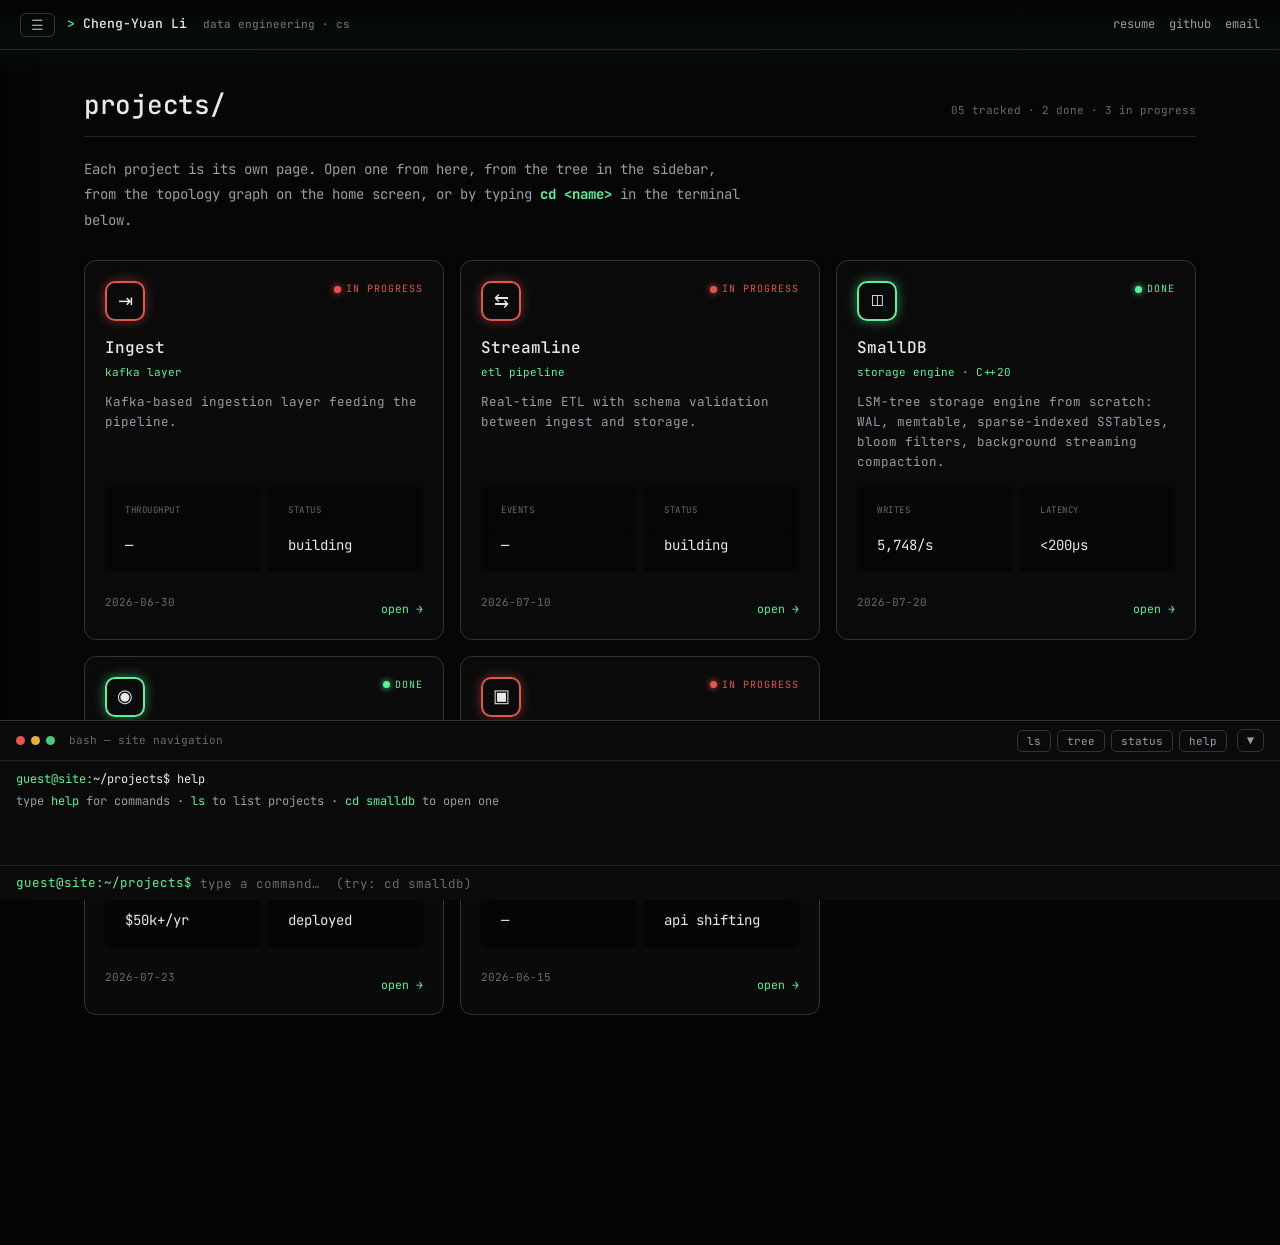
==== projects/index.html @ 3f542955 "Added orbits based on time, asteroids, starships. For graph topology added traversal algorithms" ====
<!DOCTYPE html>
<html lang="en">
<head>
<meta charset="UTF-8">
<meta name="viewport" content="width=device-width, initial-scale=1.0">
<title>projects — Cheng-Yuan Li</title>
<meta name="description" content="All projects.">
<link rel="icon" href="data:image/svg+xml,%3Csvg xmlns='http://www.w3.org/2000/svg' viewBox='0 0 32 32'%3E%3Crect width='32' height='32' rx='7' fill='%23050505'/%3E%3Ctext x='16' y='23' font-family='monospace' font-size='19' font-weight='bold' fill='%235df29a' text-anchor='middle'%3E%3E%3C/text%3E%3C/svg%3E">
<meta property="og:type" content="website">
<meta property="og:title" content="projects — Cheng-Yuan Li">
<meta property="og:description" content="All projects.">
<meta name="twitter:card" content="summary">
<meta name="twitter:title" content="projects — Cheng-Yuan Li">
<meta name="twitter:description" content="All projects.">
<meta name="theme-color" content="#050505">
<link rel="preconnect" href="https://fonts.googleapis.com">
<link rel="preconnect" href="https://fonts.gstatic.com" crossorigin>
<link href="https://fonts.googleapis.com/css2?family=JetBrains+Mono:wght@400;500;700&display=swap" rel="stylesheet">
<link rel="stylesheet" href="../assets/site.css?v=20260730">
<script>window.SITE_ROOT="../";window.SITE_PAGE="projects";</script>
</head>
<body>
<div class="scanbeam" aria-hidden="true"></div>

<main>

<div class="sec-head"><h1>projects/</h1><span class="meta" id="proj-count"></span></div>
<p class="lede" style="margin:20px 0 26px;">Each project is its own page. Open one from here, from the tree in the sidebar, from the topology graph on the home screen, or by typing <b style="color:var(--green)">cd &lt;name&gt;</b> in the terminal below.</p>
<div class="grid" id="grid"></div>

</main>

<script src="../assets/site.js?v=20260730"></script>
</body>
</html>
---- assets/site.css ----
:root{
  --bg:#050505; --bg2:#0a0a0a; --bg3:#0f0f0f;
  --green:#5df29a; --green-dim:#2d5c44; --red:#e2564d; --amber:#e8b13c; --cyan:#5dc9f2;
  --fg:#e8e8e8; --fg2:#9a9da5; --fg3:#666a72; --line:#232323; --line2:#333;
  --mono:'JetBrains Mono',ui-monospace,SFMono-Regular,monospace;
  --side:264px; --term:180px; --head:50px;
}
*{margin:0;padding:0;box-sizing:border-box;}
html{scroll-behavior:smooth;}
body{background:var(--bg);color:var(--fg);font-family:var(--mono);font-size:14px;line-height:1.6;}
::selection{background:var(--green);color:var(--bg);}
a{color:var(--green);text-decoration:none;}
a:hover{text-decoration:underline;}
button{font-family:var(--mono);cursor:pointer;}
:focus-visible{outline:2px solid var(--green);outline-offset:2px;}
body::before{content:"";position:fixed;inset:0;pointer-events:none;z-index:9999;
  background:repeating-linear-gradient(0deg,rgba(93,242,154,.018) 0,transparent 1px,transparent 3px);}
.scanbeam{position:fixed;left:0;right:0;height:80px;pointer-events:none;z-index:9998;
  background:linear-gradient(180deg,transparent,rgba(93,242,154,.04),transparent);animation:scan 9s linear infinite;}
@keyframes scan{0%{top:-90px}100%{top:100vh}}
@keyframes blink{0%,49%{opacity:1}50%,100%{opacity:0}}
@media (prefers-reduced-motion:reduce){.scanbeam{display:none}
  *,*::before,*::after{animation-duration:.01ms!important;animation-iteration-count:1!important;transition-duration:.01ms!important}}

/* header */
.head{position:fixed;top:0;left:0;right:0;height:var(--head);z-index:60;display:flex;align-items:center;
  justify-content:space-between;padding:0 20px;background:rgba(5,5,5,.9);backdrop-filter:blur(8px);border-bottom:1px solid var(--line);}
.head .brand{font-size:13px;font-weight:500;color:var(--fg);}
.head .brand b{color:var(--green);font-weight:500;}
.head .brand em{color:var(--fg3);font-style:normal;font-size:11px;margin-left:8px;}
.head .right{display:flex;gap:14px;font-size:12px;color:var(--fg2);align-items:center;}
.head .right a{color:var(--fg2);}
.head .right a:hover{color:var(--green);}
.head-l{display:flex;align-items:center;gap:12px;}
#sidetoggle{display:block;background:none;border:1px solid var(--line2);color:var(--fg2);border-radius:6px;padding:4px 10px;font-size:14px;line-height:1;}
#sidetoggle:hover{color:var(--green);border-color:var(--green-dim);}

/* sidebar file tree — overlay, closed by default on every screen size */
.side-backdrop{position:fixed;inset:0;z-index:55;background:rgba(0,0,0,.5);opacity:0;pointer-events:none;transition:opacity .2s;}
.side-backdrop.on{opacity:1;pointer-events:auto;}
.side{position:fixed;top:var(--head);bottom:0;left:0;width:var(--side);z-index:58;
  border-right:1px solid var(--line2);background:var(--bg);overflow-y:auto;padding:16px 0;
  transform:translateX(-100%);transition:transform .2s ease;box-shadow:2px 0 24px rgba(0,0,0,.5);}
.side.open{transform:none;}
.side .caption{font-size:10px;color:var(--fg3);letter-spacing:1.5px;padding:0 16px 10px;}
.tree{list-style:none;font-size:12.5px;}
.tree li{position:relative;}
.tree a,.tree .dir{display:block;padding:5px 16px 5px 0;color:var(--fg2);white-space:nowrap;text-decoration:none;}
.tree a:hover{color:var(--fg);background:var(--bg2);text-decoration:none;}
.tree a.cur{color:var(--green);background:rgba(93,242,154,.07);box-shadow:inset 2px 0 0 var(--green);}
.tree a.proj{padding-bottom:7px;}
.tree .row1{display:block;}
.tree .row2{display:block;font-size:10px;color:var(--fg3);letter-spacing:.3px;margin-top:1px;}
.tree a.proj:hover .row2{color:var(--fg2);}
.tree .dir{color:var(--fg);cursor:default;}
.tree .ind{color:var(--fg3);}
.tree .st{float:right;margin-right:14px;font-size:9px;}
.tree .st.g{color:var(--green);}
.tree .st.r{color:var(--red);}
.side .hint{font-size:10px;color:var(--fg3);padding:14px 16px 0;line-height:1.7;border-top:1px solid var(--line);margin-top:14px;}
.side .hint b{color:var(--fg2);}

/* main */
main{margin-left:auto;padding:calc(var(--head) + 34px) 34px calc(var(--term) + 50px);max-width:1180px;margin-right:auto;}
.crumb{font-size:11px;color:var(--green);letter-spacing:1px;margin-bottom:22px;}
h1{font-size:26px;font-weight:500;letter-spacing:-.3px;}
h2{font-size:19px;font-weight:500;}
.sec{margin-bottom:56px;}
.sec-head{display:flex;justify-content:space-between;align-items:baseline;margin-bottom:20px;
  border-bottom:1px solid var(--line);padding-bottom:10px;}
.sec-head .meta{font-size:11px;color:var(--fg3);}
p.lede{color:var(--fg2);line-height:1.85;max-width:660px;}

/* terminal dock */
.dock{position:fixed;left:0;right:0;bottom:0;height:var(--term);z-index:70;background:var(--bg2);
  border-top:1px solid var(--line2);display:flex;flex-direction:column;cursor:text;}
.dock.min{height:36px;cursor:pointer;}
.dock-grip{position:absolute;top:-4px;left:0;right:0;height:8px;cursor:row-resize;z-index:2;}
.dock-grip::after{content:"";position:absolute;left:0;right:0;top:3px;height:1px;background:var(--green);
  opacity:0;transition:opacity .15s;}
.dock-grip:hover::after,.dock.resizing .dock-grip::after{opacity:.55;}
.dock.min .dock-grip{display:none;}
.dock.resizing{cursor:row-resize;}
body.resizing-dock{user-select:none;cursor:row-resize;}
body.resizing-dock *{cursor:row-resize!important;}
.dock-bar{display:flex;align-items:center;justify-content:space-between;padding:8px 16px;border-bottom:1px solid var(--line);flex:0 0 auto;}
.dock-bar-l{display:flex;align-items:center;gap:14px;min-width:0;}
.dock-bar-r{display:flex;align-items:center;gap:10px;}
.dock.min .dock-body,.dock.min .dock-line{display:none;}
.dock.min .title,.dock.min .quick{display:none;}
.dock.min .dock-bar{border-bottom:none;}
.dock-status{display:none;font-size:11.5px;color:var(--fg2);align-items:center;gap:10px;}
.dock.min .dock-status{display:inline-flex;}
.dock-status .live2{color:var(--green);}
.dock-status #dock-path{color:var(--green);}
.lights{display:flex;gap:6px;}
.lights i{width:9px;height:9px;border-radius:50%;display:block;}
.lights i:nth-child(1){background:var(--red)}.lights i:nth-child(2){background:var(--amber)}.lights i:nth-child(3){background:#4ec97f}
.dock-bar .title{font-size:11px;color:var(--fg3);}
.quick{display:flex;gap:6px;flex-wrap:wrap;}
.quick button{background:none;color:var(--fg2);border:1px solid var(--line2);border-radius:5px;padding:3px 9px;font-size:11px;}
.quick button:hover{color:var(--green);border-color:var(--green-dim);}
.dock-body{flex:1;overflow-y:auto;padding:8px 16px;font-size:12px;line-height:1.8;color:var(--fg2);}
.dock-body .in{color:var(--fg);}
.dock-body .in::before{content:"guest@site:";color:var(--green);}
.dock-body .ok{color:var(--green);} .dock-body .err{color:var(--red);} .dock-body .dim{color:var(--fg3);}
#dock-min{padding:3px 9px;}
.dock-line{display:flex;align-items:center;padding:7px 16px;border-top:1px solid var(--line);flex:0 0 auto;}
.dock-line .ps1{color:var(--green);font-size:12.5px;margin-right:8px;white-space:nowrap;}
#term-in{background:none;border:none;outline:none;color:var(--fg);font-family:var(--mono);font-size:12.5px;flex:1;}
#term-in::placeholder{color:var(--fg3);}

/* cards */
.grid{display:grid;grid-template-columns:repeat(auto-fill,minmax(270px,1fr));gap:16px;}
.card{background:var(--bg2);border:1px solid var(--line2);border-radius:12px;padding:20px;display:flex;flex-direction:column;
  transition:border-color .15s,transform .15s;text-decoration:none;color:inherit;}
.card:hover{border-color:var(--green-dim);transform:translateY(-3px);text-decoration:none;}
.card-top{display:flex;justify-content:space-between;align-items:flex-start;margin-bottom:14px;}
.ico{width:40px;height:40px;border-radius:10px;border:2px solid var(--green);display:flex;align-items:center;justify-content:center;
  box-shadow:0 0 12px rgba(93,242,154,.5);font-size:18px;}
.ico.wip{border-color:var(--red);box-shadow:0 0 12px rgba(226,86,77,.45);}
.ico.lg{width:46px;height:46px;font-size:20px;}
.status{font-size:10px;letter-spacing:1px;display:flex;align-items:center;gap:5px;}
.status.done{color:var(--green)} .status.wip{color:var(--red)}
.dot{width:7px;height:7px;border-radius:50%;display:inline-block;}
.dot.g{background:var(--green);box-shadow:0 0 6px var(--green)}
.dot.r{background:var(--red);box-shadow:0 0 6px var(--red)}
.card h3{font-size:16px;font-weight:500;margin-bottom:3px;}
.card .cat{font-size:11px;color:var(--green);margin-bottom:11px;}
.card p{font-size:12.5px;color:var(--fg2);line-height:1.6;margin-bottom:15px;flex:1;}
.mini{display:grid;grid-template-columns:1fr 1fr;gap:8px;}
.mini div{background:var(--bg);border-radius:6px;padding:8px 10px;}
.mini .k{font-size:9px;color:var(--fg3);letter-spacing:.5px;}
.mini .v{font-size:14px;color:var(--fg);}
.card .go{margin-top:14px;font-size:11.5px;color:var(--green);}

/* misc */
.tags{display:flex;flex-wrap:wrap;gap:8px;}
.tags span{font-size:12px;color:var(--fg);border:1px solid var(--line2);padding:5px 10px;border-radius:6px;}
.btn{border-radius:6px;padding:9px 14px;font-size:11.5px;border:1px solid var(--line2);background:none;color:var(--fg2);}
.btn:hover{border-color:var(--green-dim);color:var(--fg);}
.btn.primary{background:var(--green);color:var(--bg);border:none;font-weight:500;}
.btn.primary:hover{background:#7bf5ac;}
.side-label{font-size:10px;color:var(--green);letter-spacing:1.5px;margin-bottom:12px;}
.two{display:grid;grid-template-columns:1.3fr 1fr;gap:44px;}
.stat4{display:grid;grid-template-columns:1fr 1fr;gap:9px;margin-bottom:16px;}
.stat4 div{background:var(--bg2);border:1px solid var(--line);border-radius:8px;padding:11px 13px;}
.stat4 .k{font-size:9px;color:var(--fg3);letter-spacing:.5px;}
.stat4 .v{font-size:17px;color:var(--fg);}
.tabs{display:flex;gap:20px;margin:24px 0 22px;border-bottom:1px solid var(--line);}
.tabs button{background:none;border:none;color:var(--fg3);font-size:12.5px;padding:0 0 9px;border-bottom:2px solid transparent;}
.tabs button.active{color:var(--green);border-bottom-color:var(--green);}
.pane{display:none;} .pane.on{display:block;}
.archbox{background:var(--bg2);border:1px solid var(--line);border-radius:12px;padding:18px;overflow-x:auto;}
.arch-toggle{display:flex;gap:8px;margin-bottom:18px;}
.arch-toggle button{border:1px solid var(--line2);background:none;color:var(--fg2);border-radius:20px;padding:7px 18px;font-size:12px;}
.arch-toggle button.active{background:var(--green);color:var(--bg);border-color:var(--green);font-weight:500;}
.note{font-size:12px;color:var(--fg2);margin-top:14px;line-height:1.7;max-width:730px;}
pre.code{background:var(--bg2);border:1px solid var(--line);border-radius:10px;padding:18px;font-size:12px;line-height:1.75;overflow-x:auto;}
.code .cm{color:#5a5f68}.code .kw{color:#c792ea}.code .ty{color:var(--cyan)}.code .st{color:var(--green)}.code .fn{color:var(--amber)}
.logpanel{margin-top:26px;background:var(--bg2);border:1px solid var(--line);border-radius:10px;padding:14px 16px;}
.logtop{display:flex;justify-content:space-between;align-items:center;margin-bottom:10px;}
.live{font-size:10px;color:var(--green);}
.live::before{content:"● ";animation:blink 1.6s step-end infinite;}
#loglines{font-size:11.5px;color:#7a7d85;line-height:1.9;height:150px;overflow:hidden;display:flex;flex-direction:column;justify-content:flex-end;}
#loglines .hl{color:var(--fg)} #loglines .cy{color:var(--cyan)}
.tier{display:flex;flex-direction:column;gap:3px;max-width:420px;}
.tier div{border-radius:4px;display:flex;align-items:center;justify-content:space-between;padding:0 10px;font-size:10px;}
.wip-banner{background:rgba(226,86,77,.08);border:1px solid rgba(226,86,77,.4);border-radius:10px;padding:14px 16px;
  color:#f0a49e;font-size:12.5px;line-height:1.7;margin-bottom:26px;}

@media (max-width:900px){
  .side{width:min(84vw,264px);}
  main{padding:calc(var(--head) + 26px) 20px calc(var(--term) + 40px);}
  .two{grid-template-columns:1fr;}
}

/* hero */
.hero{position:relative;margin-bottom:60px;}
.hero .ghost{position:absolute;right:0;top:-10px;font-size:min(18vw,190px);font-weight:700;
  color:rgba(93,242,154,.04);line-height:1;pointer-events:none;user-select:none;}
.hero .prompt{font-size:11px;color:var(--green);letter-spacing:2px;margin-bottom:18px;}
.hero .prompt::before{content:"$ ";}
.hero-title{font-size:clamp(38px,6vw,60px);font-weight:700;line-height:1.02;letter-spacing:-1px;transform:skewX(-2deg);}
.hero-title .accent{color:var(--green);}
.cursor{color:var(--green);animation:blink 1s step-end infinite;}
.hero p{color:var(--fg2);font-size:14px;max-width:440px;margin-top:20px;line-height:1.8;}
.chips{display:flex;gap:14px;margin-top:34px;flex-wrap:wrap;}
.chip{background:var(--bg2);border:1px solid var(--line2);border-radius:8px;padding:13px 18px;transition:transform .2s;}
.chip.hot{border-color:var(--green);}
.chip:nth-child(1){transform:rotate(-1.5deg)} .chip:nth-child(2){transform:rotate(1deg)} .chip:nth-child(3){transform:rotate(-.5deg)}
.chip:hover{transform:rotate(0) translateY(-4px);}
.chip .k{font-size:10px;color:var(--fg3);letter-spacing:1px;}
.chip.hot .k{color:var(--green);}
.chip .v{font-size:21px;font-weight:500;}

/* topology */
.frame{position:relative;background:var(--bg2);border:1px solid var(--line);border-radius:16px;height:460px;overflow:hidden;}
.frame .topbar{position:absolute;top:14px;left:18px;right:18px;display:flex;justify-content:space-between;z-index:5;font-size:11px;}
.frame .topbar .cmd{color:var(--green);letter-spacing:2px;}
.legend{color:var(--fg2);font-size:10px;display:flex;gap:14px;align-items:center;}
.legend span{display:flex;align-items:center;gap:5px;}
#scene{position:absolute;inset:0;}
.tnode{position:absolute;width:0;height:0;text-align:center;}
.tnode.hit{cursor:pointer;}
.tnode .ring{position:absolute;left:0;top:0;transform:translate(-50%,-50%);
  border-radius:50%;background:var(--bg2);display:flex;align-items:center;justify-content:center;
  transition:border-width .1s,background .2s;}
.tnode .lbl{position:absolute;left:0;transform:translateX(-50%);white-space:nowrap;color:var(--fg);transition:color .2s;}
.tedge{position:absolute;transform-origin:0 0;}
.tedge.chain{height:2px;background:repeating-linear-gradient(90deg,var(--green) 0 6px,transparent 6px 14px);animation:flowMove .7s linear infinite;}
.tedge.hub{height:1px;background:#3a3a3a;}
#scene:not(.directed) .tedge{animation:none!important;}
.tedge.walked{background:var(--cyan)!important;height:2px;box-shadow:0 0 6px rgba(93,201,242,.5);}
@keyframes flowMove{to{background-position:28px 0}}
.arrowcap{position:absolute;right:-1px;top:50%;transform:translateY(-50%) scale(0);width:0;height:0;
  border-left:7px solid var(--green);border-top:5px solid transparent;border-bottom:5px solid transparent;
  transition:transform .15s;transform-origin:right center;}
#scene.directed .tedge.walked .arrowcap{transform:translateY(-50%) scale(1);}
.edge-w{position:absolute;font-size:9px;color:var(--fg3);background:var(--bg2);padding:0 3px;border-radius:3px;
  transform:translate(-50%,-50%);pointer-events:none;z-index:4;opacity:0;transition:opacity .2s;}
#scene.directed .edge-w{opacity:1;}
#topo-preview{position:absolute;top:50%;right:16px;left:auto;bottom:auto;transform:translateY(-50%);width:min(320px,34%);
  background:var(--bg);border:1px solid var(--line2);border-radius:10px;padding:14px 16px;opacity:0;transition:opacity .15s;
  pointer-events:none;z-index:6;}
#topo-preview .t{font-size:14px;font-weight:500;}
#topo-preview .d{color:var(--fg2);font-size:12px;margin-top:5px;}
#topo-preview .st2{display:flex;gap:22px;margin-top:10px;}
#topo-preview .st2 span{font-size:13px;color:var(--fg);}
#topo-preview .st2 span:first-child{color:var(--green);font-weight:500;}
#topo-preview .st2 i{display:block;font-style:normal;font-size:9px;color:var(--fg3);letter-spacing:.5px;margin-bottom:2px;}
#topo-preview .tg{display:flex;flex-wrap:wrap;gap:6px;margin-top:10px;}
#topo-preview .tg span{font-size:10px;color:var(--fg2);border:1px solid var(--line2);border-radius:5px;padding:2px 7px;}
#topo-preview .s{color:var(--green);font-size:11px;margin-top:10px;}
#topo-preview .s.wip{color:var(--red);}
.hint{color:var(--fg3);font-size:11px;margin-top:14px;}
@media (max-width:900px){.frame{height:400px}.hero .ghost{display:none}}

/* disabled source links (no public repo yet) */
.btn.disabled,a.btn.disabled{opacity:.45;cursor:not-allowed;background:var(--bg2);color:var(--fg3);
  border:1px solid var(--line2);pointer-events:none;font-weight:400;}

/* ============================================================
   TITLE CARD  (/  index.html) — no persistent chrome
   ============================================================ */
.title-wrap{min-height:100vh;display:flex;align-items:center;justify-content:center;padding:40px 24px;position:relative;}
.title-ghost{position:absolute;right:4vw;top:50%;transform:translateY(-50%);font-size:min(40vw,440px);font-weight:700;
  color:rgba(93,242,154,.035);line-height:1;pointer-events:none;user-select:none;z-index:0;}
.title-grid{position:relative;z-index:1;display:grid;grid-template-columns:1.1fr .9fr;gap:56px;align-items:center;
  max-width:1080px;width:100%;}
.title-left .prompt{font-size:11px;color:var(--green);letter-spacing:2px;margin-bottom:20px;}
.title-left .prompt::before{content:"$ ";}
.title-title{font-size:clamp(44px,7vw,84px);font-weight:700;line-height:.98;letter-spacing:-2px;transform:skewX(-3deg);}
.title-title .accent{color:var(--green);}
.title-left p.tag{color:var(--fg2);font-size:14px;max-width:440px;margin-top:24px;line-height:1.8;}
.title-cta{display:flex;gap:14px;margin-top:34px;flex-wrap:wrap;}
.title-cta .btn{padding:12px 22px;font-size:13px;border-radius:8px;}
.title-cta .btn.primary{box-shadow:0 0 22px rgba(93,242,154,.28);}
.title-chips{display:flex;gap:14px;margin-top:30px;flex-wrap:wrap;}
.title-chips .chip{padding:11px 16px;}
.title-chips .chip .v{font-size:18px;}

.ascii-panel{position:relative;background:var(--bg2);border:1px solid var(--line2);border-radius:14px;
  padding:22px 22px 16px;box-shadow:0 0 40px rgba(0,0,0,.5);}
.ascii-panel .ascii-top{display:flex;align-items:center;gap:8px;margin-bottom:14px;}
.ascii-panel .ascii-top .title{font-size:10px;color:var(--fg3);letter-spacing:1px;margin-left:6px;}
pre.ascii{font-family:var(--mono);color:var(--green);line-height:1.02;font-size:clamp(6px,1.05vw,10px);
  white-space:pre;overflow:hidden;margin:0 auto;letter-spacing:0;
  text-shadow:0 0 6px rgba(93,242,154,.35);opacity:.92;}
.ascii-cap{font-size:11px;color:var(--fg3);margin-top:12px;}
.ascii-cap::before{content:"";}
@media (max-width:820px){
  .title-grid{grid-template-columns:1fr;gap:36px;}
  .ascii-panel{order:-1;max-width:420px;}
  .title-ghost{display:none;}
}

/* ============================================================
   TOPOLOGY HUD  (/system)
   ============================================================ */
/* /system is a full-viewport, non-scrollable screen */
body:has(.frame-bleed){overflow:hidden;}
main:has(.frame-bleed){max-width:1600px;height:calc(100vh - var(--head) - var(--term));
  display:flex;flex-direction:column;padding-bottom:0;box-sizing:border-box;
  padding-top:calc(var(--head) + 16px);}
.sys-head{display:flex;justify-content:space-between;align-items:baseline;margin-bottom:8px;flex-wrap:wrap;gap:8px;flex-shrink:0;}
.sys-head h1{font-size:20px;}
.sys-head .meta{font-size:11px;color:var(--fg3);}

/* full-bleed graph frame: flexes to fill all remaining space */
.frame-bleed{flex:1;min-height:0;}

/* topbar: command on the left, mode toggle + legend + status on the right */
.topbar-r{display:flex;align-items:center;gap:16px;flex-wrap:wrap;justify-content:flex-end;}
.mode-toggle{display:inline-flex;border:1px solid var(--line2);border-radius:7px;overflow:hidden;}
.mode-toggle button{background:none;border:none;color:var(--fg3);font-size:11px;padding:4px 12px;font-family:var(--mono);}
.mode-toggle button:not(:last-child){border-right:1px solid var(--line2);}
.mode-toggle button:hover{color:var(--fg2);}
.mode-toggle button.active{background:rgba(93,242,154,.12);color:var(--green);}
.sys-status{font-size:10.5px;color:var(--fg2);letter-spacing:.3px;}

/* atmosphere layers inside the frame */
.floor{position:absolute;inset:0;pointer-events:none;z-index:0;
  background:radial-gradient(120% 80% at 50% 96%, rgba(93,242,154,.09), rgba(93,242,154,.02) 42%, transparent 68%);}
.vignette{position:absolute;inset:0;pointer-events:none;z-index:3;
  background:radial-gradient(115% 115% at 50% 46%, transparent 52%, rgba(5,5,5,.55) 82%, rgba(5,5,5,.9) 100%);}
.particles{position:absolute;inset:0;pointer-events:none;z-index:1;overflow:hidden;}
.particles i{position:absolute;border-radius:50%;background:var(--green);
  box-shadow:0 0 4px rgba(93,242,154,.6);animation:drift 20s ease-in-out infinite;}
@keyframes drift{
  0%{transform:translate(0,0)}25%{transform:translate(10px,-14px)}
  50%{transform:translate(-8px,-6px)}75%{transform:translate(6px,10px)}100%{transform:translate(0,0)}}
#scene{position:absolute;inset:0;z-index:2;}

/* orbit-mode rings — recency bands, neutral color (status lives on the node) */
.orbit-ring{position:absolute;border:1px dashed rgba(154,157,165,.22);border-radius:50%;pointer-events:none;z-index:1;
  transition:opacity .3s;}
.orbit-lbl{position:absolute;font-size:9px;color:var(--fg3);letter-spacing:1px;text-transform:uppercase;
  pointer-events:none;z-index:1;transform:translate(4px,-50%);white-space:nowrap;}
.tnode.core .ring{background:var(--bg);}

/* orbit ambience canvas — stars / asteroid belt / starship, behind the nodes
   (visibility toggled from JS alongside the other mode-scoped layers) */
#orbit-fx{position:absolute;inset:0;z-index:1;display:none;}

/* graph-mode algorithm controls */
.algo-bar{display:inline-flex;border:1px solid var(--line2);border-radius:7px;overflow:hidden;}
.algo-bar button{background:none;border:none;color:var(--fg3);font-size:11px;padding:4px 12px;font-family:var(--mono);}
.algo-bar button:not(:last-child){border-right:1px solid var(--line2);}
.algo-bar button:hover{color:var(--fg2);}
.algo-bar button.active{background:rgba(232,177,60,.14);color:var(--amber);}
.algo-readout{font-size:10.5px;color:var(--amber);letter-spacing:.3px;}

/* visited-set HUD — the only persistent text in the frame, and only while a run is live */
#algo-set{position:absolute;left:18px;bottom:16px;z-index:6;font-size:11.5px;line-height:2;
  color:var(--fg2);background:rgba(10,10,10,.55);border:1px solid var(--line2);border-radius:8px;
  padding:10px 14px;opacity:0;transform:translateY(6px);pointer-events:none;transition:opacity .2s,transform .2s;
  max-width:min(420px,55%);}
#algo-set.on{opacity:1;transform:translateY(0);}
#algo-set .row{white-space:normal;word-break:break-word;}
#algo-set .k{color:var(--fg3);display:inline-block;width:64px;}
#algo-set .item{display:inline-block;opacity:0;transform:translateY(4px);transition:opacity .2s,transform .2s;}
#algo-set .item.in{opacity:1;transform:translateY(0);}
#algo-set .item.done{color:var(--green);}
#algo-set .item.wip{color:var(--red);}

@media (max-width:900px){
  .frame-bleed{min-height:0;}
  .topbar-r{gap:10px;}
  .sys-head .meta{display:none;}
}

/* card footer (projects grid) */
.card-foot{display:flex;justify-content:space-between;align-items:center;margin-top:14px;font-size:11px;color:var(--fg3);}
.card-foot .go{color:var(--green);}

/* ============================================================
   PROJECT PAGE — roadmap line, timeline strip, empty states
   ============================================================ */
.roadmap{display:flex;gap:10px;align-items:flex-start;background:var(--bg2);border:1px solid var(--line);
  border-left:2px solid var(--green);border-radius:8px;padding:11px 15px;margin:16px 0 18px;font-size:12.5px;color:var(--fg2);line-height:1.6;}
.roadmap.wip{border-left-color:var(--red);}
.roadmap b{color:var(--green);font-weight:500;}
.roadmap.wip b{color:var(--red);}
.timeline-strip{display:flex;align-items:center;gap:10px;font-size:11px;color:var(--fg3);margin-bottom:24px;flex-wrap:wrap;}
.timeline-strip .node{color:var(--fg);}
.timeline-strip .bar{flex:1;height:2px;min-width:40px;max-width:220px;
  background:linear-gradient(90deg,var(--green-dim),var(--green));border-radius:2px;}
.timeline-strip .bar.wip{background:linear-gradient(90deg,var(--green-dim),var(--red));}
.emptybox{background:var(--bg2);border:1px dashed var(--line2);border-radius:12px;padding:48px 18px;text-align:center;
  color:var(--fg3);font-size:12.5px;}
.emptybox .big{font-size:34px;color:var(--line2);margin-bottom:12px;}
.emptybox b{color:var(--fg2);font-weight:500;}

/* ============================================================
   ABOUT PAGE additions
   ============================================================ */
.portrait{width:100%;max-width:210px;border:1px solid var(--line2);border-radius:10px;display:block;filter:grayscale(.15);}
.portrait-cap{font-size:10px;color:var(--fg3);margin-top:8px;}
.about-timeline{list-style:none;margin:8px 0 28px;}
.about-timeline li{position:relative;padding:0 0 18px 22px;border-left:1px solid var(--line2);}
.about-timeline li:last-child{border-left-color:transparent;padding-bottom:0;}
.about-timeline li::before{content:"";position:absolute;left:-5px;top:3px;width:9px;height:9px;border-radius:50%;
  background:var(--bg);border:2px solid var(--green);}
.about-timeline .yr{font-size:11px;color:var(--green);letter-spacing:.5px;}
.about-timeline .ev{font-size:13px;color:var(--fg);margin-top:2px;}
.about-timeline .de{font-size:12px;color:var(--fg2);margin-top:3px;line-height:1.6;}
.stack-group{margin-bottom:16px;}
.stack-group .gk{font-size:10px;color:var(--fg3);letter-spacing:1px;margin-bottom:8px;}
.numbers{display:grid;grid-template-columns:repeat(auto-fit,minmax(120px,1fr));gap:10px;margin:6px 0 8px;}
.numbers div{background:var(--bg2);border:1px solid var(--line);border-radius:9px;padding:13px 14px;}
.numbers .n{font-size:22px;color:var(--green);font-weight:500;}
.numbers .l{font-size:10px;color:var(--fg3);letter-spacing:.4px;margin-top:3px;}

/* contact live line */
.livestat{display:inline-flex;align-items:center;gap:8px;font-size:12px;color:var(--fg2);
  border:1px solid var(--line2);border-radius:20px;padding:7px 15px;margin-bottom:26px;}
.livestat .dot{width:7px;height:7px;border-radius:50%;background:var(--green);box-shadow:0 0 6px var(--green);}
.livestat b{color:var(--fg);font-weight:500;}
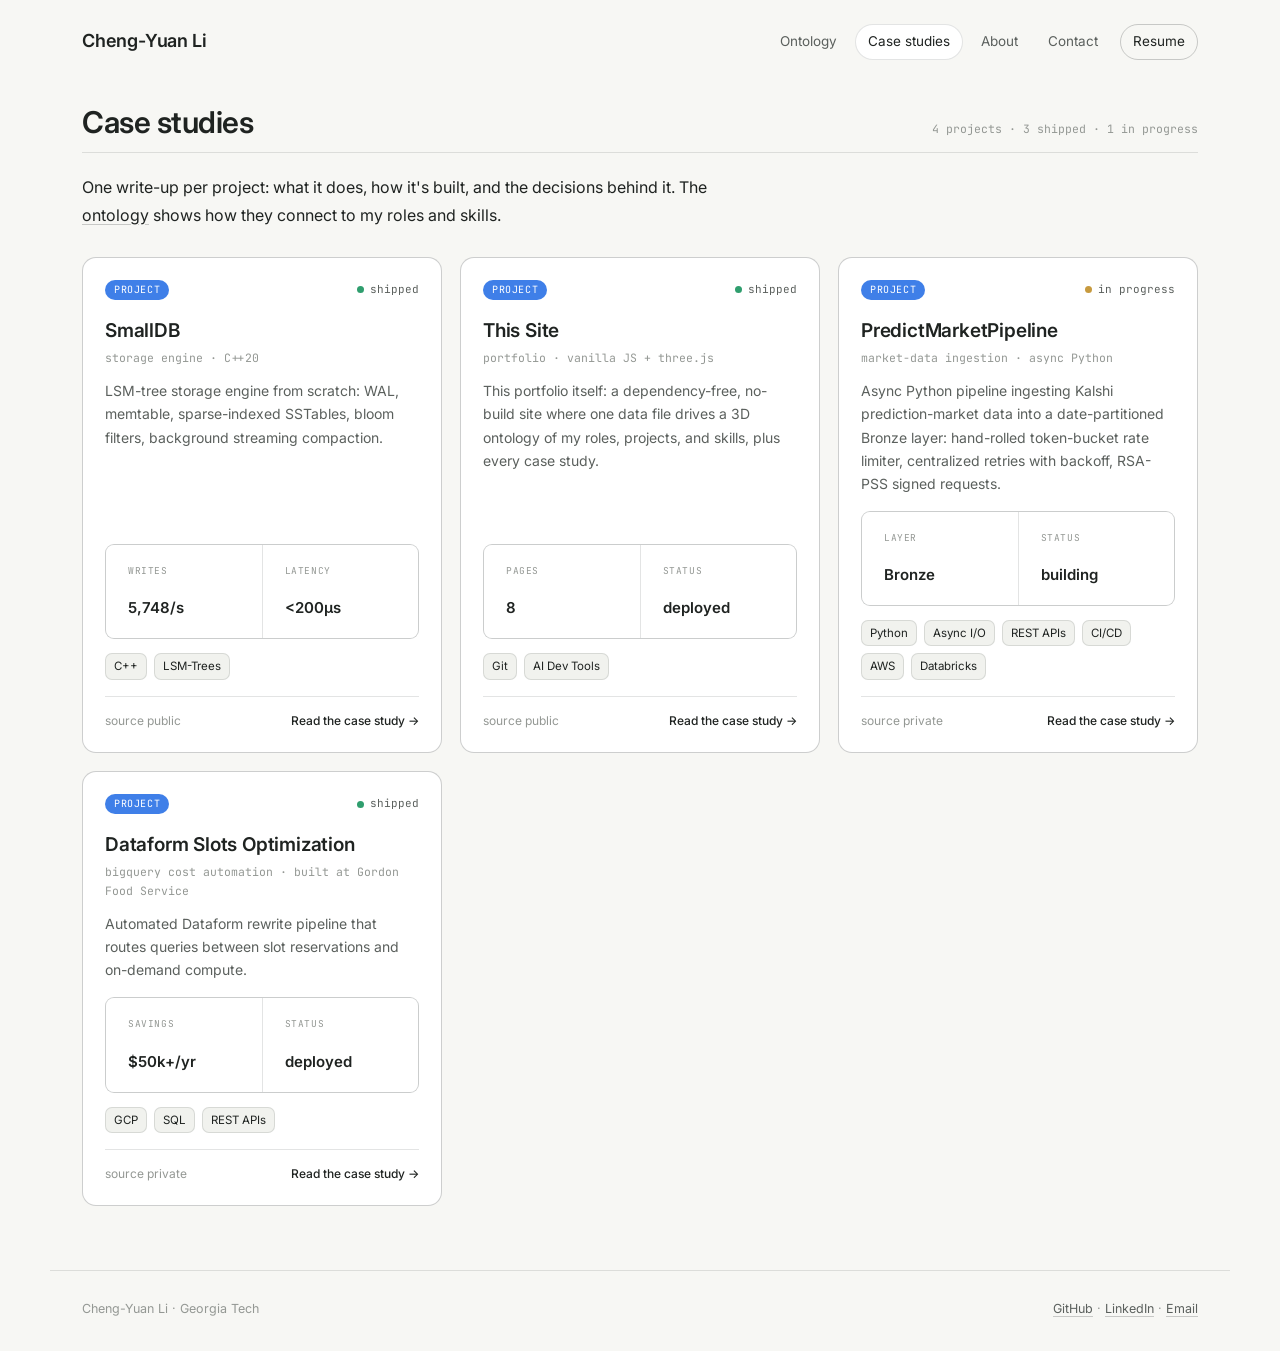
==== commit c758ad12: "Redesign the site around a 3D ontology of roles, projects, and skills The home page is now an ontolo" ====
--- a/projects/index.html
+++ b/projects/index.html
@@ -5,31 +5,30 @@
 <meta name="viewport" content="width=device-width, initial-scale=1.0">
 <title>projects — Cheng-Yuan Li</title>
 <meta name="description" content="All projects.">
-<link rel="icon" href="data:image/svg+xml,%3Csvg xmlns='http://www.w3.org/2000/svg' viewBox='0 0 32 32'%3E%3Crect width='32' height='32' rx='7' fill='%23050505'/%3E%3Ctext x='16' y='23' font-family='monospace' font-size='19' font-weight='bold' fill='%235df29a' text-anchor='middle'%3E%3E%3C/text%3E%3C/svg%3E">
+<link rel="icon" href="data:image/svg+xml,%3Csvg xmlns='http://www.w3.org/2000/svg' viewBox='0 0 32 32'%3E%3Crect width='32' height='32' rx='8' fill='%231f2321'/%3E%3Cellipse cx='16' cy='18' rx='9' ry='4.5' fill='%23a5ebc8'/%3E%3Crect x='12' y='8' width='8' height='9' rx='1.5' fill='%23ffffff'/%3E%3C/svg%3E">
 <meta property="og:type" content="website">
 <meta property="og:title" content="projects — Cheng-Yuan Li">
 <meta property="og:description" content="All projects.">
 <meta name="twitter:card" content="summary">
 <meta name="twitter:title" content="projects — Cheng-Yuan Li">
 <meta name="twitter:description" content="All projects.">
-<meta name="theme-color" content="#050505">
+<meta name="theme-color" content="#f7f7f4">
 <link rel="preconnect" href="https://fonts.googleapis.com">
 <link rel="preconnect" href="https://fonts.gstatic.com" crossorigin>
-<link href="https://fonts.googleapis.com/css2?family=JetBrains+Mono:wght@400;500;700&display=swap" rel="stylesheet">
-<link rel="stylesheet" href="../assets/site.css?v=20260730">
+<link href="https://fonts.googleapis.com/css2?family=Inter:wght@400;500;600&family=JetBrains+Mono:wght@400;500&display=swap" rel="stylesheet">
+<link rel="stylesheet" href="../assets/site.css?v=20261002-2">
 <script>window.SITE_ROOT="../";window.SITE_PAGE="projects";</script>
 </head>
 <body>
-<div class="scanbeam" aria-hidden="true"></div>
 
 <main>
 
-<div class="sec-head"><h1>projects/</h1><span class="meta" id="proj-count"></span></div>
-<p class="lede" style="margin:20px 0 26px;">Each project is its own page. Open one from here, from the tree in the sidebar, from the topology graph on the home screen, or by typing <b style="color:var(--green)">cd &lt;name&gt;</b> in the terminal below.</p>
+<div class="sec-head"><h1>Case studies</h1><span class="meta" id="proj-count"></span></div>
+<p class="lede" style="margin:20px 0 28px;">One write-up per project: what it does, how it's built, and the decisions behind it. The <a href="../index.html">ontology</a> shows how they connect to my roles and skills.</p>
 <div class="grid" id="grid"></div>
 
 </main>
 
-<script src="../assets/site.js?v=20260730"></script>
+<script src="../assets/site.js?v=20261002-2"></script>
 </body>
 </html>
--- a/assets/site.css
+++ b/assets/site.css
@@ -1,399 +1,178 @@
+/* ============================================================
+   site.css — the light "ontology" look, shared by every page.
+   The home page (index.html) carries its own styles for the 3D
+   scene; everything else is styled here.
+
+   Variable names predate the re-theme (--green, --fg2, …) because
+   project pages use them in inline styles; their values are now
+   the light palette.
+   ============================================================ */
 :root{
-  --bg:#050505; --bg2:#0a0a0a; --bg3:#0f0f0f;
-  --green:#5df29a; --green-dim:#2d5c44; --red:#e2564d; --amber:#e8b13c; --cyan:#5dc9f2;
-  --fg:#e8e8e8; --fg2:#9a9da5; --fg3:#666a72; --line:#232323; --line2:#333;
+  --bg:#f7f7f4; --bg2:#ffffff; --bg3:#f1f2ee;
+  --fg:#1f2321; --fg2:#5b605d; --fg3:#949894;
+  --line:rgba(31,35,33,.12); --line2:rgba(31,35,33,.22);
+  --green:#2f9e6e; --green-dim:#9fe6c3; --mint:#a5ebc8; --mint2:#d9f6e7; --mint-ink:#1d5a3f;
+  --red:#c79a3e; --amber:#c79a3e; --cyan:#3f7fe8;
+  --project:#3f7fe8; --role:#7b61e8; --role2:#ece7fd;
+  --sans:'Inter',system-ui,sans-serif;
   --mono:'JetBrains Mono',ui-monospace,SFMono-Regular,monospace;
-  --side:264px; --term:180px; --head:50px;
 }
 *{margin:0;padding:0;box-sizing:border-box;}
 html{scroll-behavior:smooth;}
-body{background:var(--bg);color:var(--fg);font-family:var(--mono);font-size:14px;line-height:1.6;}
-::selection{background:var(--green);color:var(--bg);}
-a{color:var(--green);text-decoration:none;}
-a:hover{text-decoration:underline;}
-button{font-family:var(--mono);cursor:pointer;}
+body{background:var(--bg);color:var(--fg);font-family:var(--sans);font-size:15px;line-height:1.6;min-height:100vh;display:flex;flex-direction:column;}
+::selection{background:var(--mint);color:var(--fg);}
+a{color:var(--fg);text-decoration:underline;text-decoration-color:var(--line2);text-underline-offset:3px;}
+a:hover{text-decoration-color:var(--fg);}
+button{font-family:inherit;cursor:pointer;}
+code{font-family:var(--mono);font-size:.88em;background:var(--bg3);border:1px solid var(--line);border-radius:4px;padding:1px 5px;}
 :focus-visible{outline:2px solid var(--green);outline-offset:2px;}
-body::before{content:"";position:fixed;inset:0;pointer-events:none;z-index:9999;
-  background:repeating-linear-gradient(0deg,rgba(93,242,154,.018) 0,transparent 1px,transparent 3px);}
-.scanbeam{position:fixed;left:0;right:0;height:80px;pointer-events:none;z-index:9998;
-  background:linear-gradient(180deg,transparent,rgba(93,242,154,.04),transparent);animation:scan 9s linear infinite;}
-@keyframes scan{0%{top:-90px}100%{top:100vh}}
-@keyframes blink{0%,49%{opacity:1}50%,100%{opacity:0}}
-@media (prefers-reduced-motion:reduce){.scanbeam{display:none}
+.scanbeam{display:none;}
+@media (prefers-reduced-motion:reduce){
   *,*::before,*::after{animation-duration:.01ms!important;animation-iteration-count:1!important;transition-duration:.01ms!important}}
 
-/* header */
-.head{position:fixed;top:0;left:0;right:0;height:var(--head);z-index:60;display:flex;align-items:center;
-  justify-content:space-between;padding:0 20px;background:rgba(5,5,5,.9);backdrop-filter:blur(8px);border-bottom:1px solid var(--line);}
-.head .brand{font-size:13px;font-weight:500;color:var(--fg);}
-.head .brand b{color:var(--green);font-weight:500;}
-.head .brand em{color:var(--fg3);font-style:normal;font-size:11px;margin-left:8px;}
-.head .right{display:flex;gap:14px;font-size:12px;color:var(--fg2);align-items:center;}
-.head .right a{color:var(--fg2);}
-.head .right a:hover{color:var(--green);}
-.head-l{display:flex;align-items:center;gap:12px;}
-#sidetoggle{display:block;background:none;border:1px solid var(--line2);color:var(--fg2);border-radius:6px;padding:4px 10px;font-size:14px;line-height:1;}
-#sidetoggle:hover{color:var(--green);border-color:var(--green-dim);}
-
-/* sidebar file tree — overlay, closed by default on every screen size */
-.side-backdrop{position:fixed;inset:0;z-index:55;background:rgba(0,0,0,.5);opacity:0;pointer-events:none;transition:opacity .2s;}
-.side-backdrop.on{opacity:1;pointer-events:auto;}
-.side{position:fixed;top:var(--head);bottom:0;left:0;width:var(--side);z-index:58;
-  border-right:1px solid var(--line2);background:var(--bg);overflow-y:auto;padding:16px 0;
-  transform:translateX(-100%);transition:transform .2s ease;box-shadow:2px 0 24px rgba(0,0,0,.5);}
-.side.open{transform:none;}
-.side .caption{font-size:10px;color:var(--fg3);letter-spacing:1.5px;padding:0 16px 10px;}
-.tree{list-style:none;font-size:12.5px;}
-.tree li{position:relative;}
-.tree a,.tree .dir{display:block;padding:5px 16px 5px 0;color:var(--fg2);white-space:nowrap;text-decoration:none;}
-.tree a:hover{color:var(--fg);background:var(--bg2);text-decoration:none;}
-.tree a.cur{color:var(--green);background:rgba(93,242,154,.07);box-shadow:inset 2px 0 0 var(--green);}
-.tree a.proj{padding-bottom:7px;}
-.tree .row1{display:block;}
-.tree .row2{display:block;font-size:10px;color:var(--fg3);letter-spacing:.3px;margin-top:1px;}
-.tree a.proj:hover .row2{color:var(--fg2);}
-.tree .dir{color:var(--fg);cursor:default;}
-.tree .ind{color:var(--fg3);}
-.tree .st{float:right;margin-right:14px;font-size:9px;}
-.tree .st.g{color:var(--green);}
-.tree .st.r{color:var(--red);}
-.side .hint{font-size:10px;color:var(--fg3);padding:14px 16px 0;line-height:1.7;border-top:1px solid var(--line);margin-top:14px;}
-.side .hint b{color:var(--fg2);}
+/* header + footer (injected by mountChrome) */
+.site-head{display:flex;justify-content:space-between;align-items:center;gap:16px;flex-wrap:wrap;
+  max-width:1180px;width:100%;margin:0 auto;padding:24px 32px 0;}
+.site-head .brand{font-size:18px;font-weight:600;letter-spacing:-.2px;text-decoration:none;}
+.site-head nav{display:flex;gap:6px;flex-wrap:wrap;align-items:center;}
+.site-head nav a{font-size:13.5px;text-decoration:none;color:var(--fg2);padding:6px 12px;border-radius:999px;}
+.site-head nav a:hover{color:var(--fg);background:var(--bg3);}
+.site-head nav a.cur{color:var(--fg);background:var(--bg2);border:1px solid var(--line);}
+.site-head nav a.pill-link{border:1px solid var(--line2);color:var(--fg);margin-left:4px;}
+.site-foot{display:flex;justify-content:space-between;gap:12px;flex-wrap:wrap;max-width:1180px;width:100%;
+  margin:auto auto 0;padding:28px 32px 32px;font-size:12.5px;color:var(--fg3);border-top:1px solid var(--line);}
+.site-foot a{color:var(--fg2);}
 
 /* main */
-main{margin-left:auto;padding:calc(var(--head) + 34px) 34px calc(var(--term) + 50px);max-width:1180px;margin-right:auto;}
-.crumb{font-size:11px;color:var(--green);letter-spacing:1px;margin-bottom:22px;}
-h1{font-size:26px;font-weight:500;letter-spacing:-.3px;}
-h2{font-size:19px;font-weight:500;}
+main{width:100%;max-width:1180px;margin:0 auto;padding:44px 32px 64px;}
+h1{font-size:30px;font-weight:600;letter-spacing:-.5px;line-height:1.2;}
+h2{font-size:20px;font-weight:600;letter-spacing:-.2px;}
 .sec{margin-bottom:56px;}
-.sec-head{display:flex;justify-content:space-between;align-items:baseline;margin-bottom:20px;
-  border-bottom:1px solid var(--line);padding-bottom:10px;}
-.sec-head .meta{font-size:11px;color:var(--fg3);}
-p.lede{color:var(--fg2);line-height:1.85;max-width:660px;}
+.sec-head{display:flex;justify-content:space-between;align-items:baseline;gap:12px;flex-wrap:wrap;margin-bottom:20px;
+  border-bottom:1px solid var(--line);padding-bottom:12px;}
+.sec-head .meta,.meta{font-family:var(--mono);font-size:11.5px;color:var(--fg3);}
+p.lede{color:var(--fg);font-size:16px;line-height:1.75;max-width:680px;}
+.two{display:grid;grid-template-columns:1.3fr 1fr;gap:48px;}
+.side-label{font-family:var(--mono);font-size:10.5px;color:var(--fg3);letter-spacing:1.4px;margin-bottom:12px;}
 
-/* terminal dock */
-.dock{position:fixed;left:0;right:0;bottom:0;height:var(--term);z-index:70;background:var(--bg2);
-  border-top:1px solid var(--line2);display:flex;flex-direction:column;cursor:text;}
-.dock.min{height:36px;cursor:pointer;}
-.dock-grip{position:absolute;top:-4px;left:0;right:0;height:8px;cursor:row-resize;z-index:2;}
-.dock-grip::after{content:"";position:absolute;left:0;right:0;top:3px;height:1px;background:var(--green);
-  opacity:0;transition:opacity .15s;}
-.dock-grip:hover::after,.dock.resizing .dock-grip::after{opacity:.55;}
-.dock.min .dock-grip{display:none;}
-.dock.resizing{cursor:row-resize;}
-body.resizing-dock{user-select:none;cursor:row-resize;}
-body.resizing-dock *{cursor:row-resize!important;}
-.dock-bar{display:flex;align-items:center;justify-content:space-between;padding:8px 16px;border-bottom:1px solid var(--line);flex:0 0 auto;}
-.dock-bar-l{display:flex;align-items:center;gap:14px;min-width:0;}
-.dock-bar-r{display:flex;align-items:center;gap:10px;}
-.dock.min .dock-body,.dock.min .dock-line{display:none;}
-.dock.min .title,.dock.min .quick{display:none;}
-.dock.min .dock-bar{border-bottom:none;}
-.dock-status{display:none;font-size:11.5px;color:var(--fg2);align-items:center;gap:10px;}
-.dock.min .dock-status{display:inline-flex;}
-.dock-status .live2{color:var(--green);}
-.dock-status #dock-path{color:var(--green);}
-.lights{display:flex;gap:6px;}
-.lights i{width:9px;height:9px;border-radius:50%;display:block;}
-.lights i:nth-child(1){background:var(--red)}.lights i:nth-child(2){background:var(--amber)}.lights i:nth-child(3){background:#4ec97f}
-.dock-bar .title{font-size:11px;color:var(--fg3);}
-.quick{display:flex;gap:6px;flex-wrap:wrap;}
-.quick button{background:none;color:var(--fg2);border:1px solid var(--line2);border-radius:5px;padding:3px 9px;font-size:11px;}
-.quick button:hover{color:var(--green);border-color:var(--green-dim);}
-.dock-body{flex:1;overflow-y:auto;padding:8px 16px;font-size:12px;line-height:1.8;color:var(--fg2);}
-.dock-body .in{color:var(--fg);}
-.dock-body .in::before{content:"guest@site:";color:var(--green);}
-.dock-body .ok{color:var(--green);} .dock-body .err{color:var(--red);} .dock-body .dim{color:var(--fg3);}
-#dock-min{padding:3px 9px;}
-.dock-line{display:flex;align-items:center;padding:7px 16px;border-top:1px solid var(--line);flex:0 0 auto;}
-.dock-line .ps1{color:var(--green);font-size:12.5px;margin-right:8px;white-space:nowrap;}
-#term-in{background:none;border:none;outline:none;color:var(--fg);font-family:var(--mono);font-size:12.5px;flex:1;}
-#term-in::placeholder{color:var(--fg3);}
+/* pills, tags, buttons */
+.tags{display:flex;flex-wrap:wrap;gap:7px;}
+.tags span{font-size:12.5px;color:var(--fg);background:var(--bg3);border:1px solid var(--line);padding:4px 10px;border-radius:7px;}
+.type-pill{display:inline-block;font-family:var(--mono);font-size:10px;letter-spacing:.6px;text-transform:uppercase;color:#fff;
+  background:var(--project);padding:2px 9px;border-radius:999px;}
+.btn{display:inline-block;border-radius:999px;padding:9px 18px;font-size:14px;border:1px solid var(--fg);background:var(--bg2);
+  color:var(--fg);text-decoration:none;}
+.btn:hover{background:var(--bg3);}
+.btn.primary{background:var(--fg);color:var(--bg);}
+.btn.primary:hover{background:#000;}
+.btn.disabled,a.btn.disabled{opacity:.45;cursor:not-allowed;border-style:dashed;background:var(--bg2);color:var(--fg2);pointer-events:none;}
+.dot{width:7px;height:7px;border-radius:50%;display:inline-block;}
+.dot.g{background:var(--green);}
+.dot.r{background:var(--amber);}
 
-/* cards */
-.grid{display:grid;grid-template-columns:repeat(auto-fill,minmax(270px,1fr));gap:16px;}
-.card{background:var(--bg2);border:1px solid var(--line2);border-radius:12px;padding:20px;display:flex;flex-direction:column;
-  transition:border-color .15s,transform .15s;text-decoration:none;color:inherit;}
-.card:hover{border-color:var(--green-dim);transform:translateY(-3px);text-decoration:none;}
-.card-top{display:flex;justify-content:space-between;align-items:flex-start;margin-bottom:14px;}
-.ico{width:40px;height:40px;border-radius:10px;border:2px solid var(--green);display:flex;align-items:center;justify-content:center;
-  box-shadow:0 0 12px rgba(93,242,154,.5);font-size:18px;}
-.ico.wip{border-color:var(--red);box-shadow:0 0 12px rgba(226,86,77,.45);}
-.ico.lg{width:46px;height:46px;font-size:20px;}
-.status{font-size:10px;letter-spacing:1px;display:flex;align-items:center;gap:5px;}
-.status.done{color:var(--green)} .status.wip{color:var(--red)}
-.dot{width:7px;height:7px;border-radius:50%;display:inline-block;}
-.dot.g{background:var(--green);box-shadow:0 0 6px var(--green)}
-.dot.r{background:var(--red);box-shadow:0 0 6px var(--red)}
-.card h3{font-size:16px;font-weight:500;margin-bottom:3px;}
-.card .cat{font-size:11px;color:var(--green);margin-bottom:11px;}
-.card p{font-size:12.5px;color:var(--fg2);line-height:1.6;margin-bottom:15px;flex:1;}
-.mini{display:grid;grid-template-columns:1fr 1fr;gap:8px;}
-.mini div{background:var(--bg);border-radius:6px;padding:8px 10px;}
-.mini .k{font-size:9px;color:var(--fg3);letter-spacing:.5px;}
-.mini .v{font-size:14px;color:var(--fg);}
-.card .go{margin-top:14px;font-size:11.5px;color:var(--green);}
+/* case-study grid */
+.grid{display:grid;grid-template-columns:repeat(auto-fill,minmax(300px,1fr));gap:18px;}
+.card{background:var(--bg2);border:1px solid var(--line2);border-radius:14px;padding:22px;display:flex;flex-direction:column;
+  text-decoration:none;color:inherit;transition:border-color .15s,box-shadow .15s,transform .15s;}
+.card:hover{border-color:var(--fg);box-shadow:0 10px 30px rgba(31,35,33,.07);transform:translateY(-2px);}
+.card-top{display:flex;justify-content:space-between;align-items:center;margin-bottom:16px;}
+.status{font-family:var(--mono);font-size:11px;display:flex;align-items:center;gap:6px;color:var(--fg2);}
+.card h3{font-size:19px;font-weight:600;letter-spacing:-.2px;margin-bottom:3px;}
+.card .cat{font-family:var(--mono);font-size:11.5px;color:var(--fg3);margin-bottom:12px;}
+.card p{font-size:14px;color:var(--fg2);line-height:1.65;margin-bottom:16px;flex:1;}
+.card .tags{margin-top:14px;}
+.card .tags span{font-size:11.5px;padding:3px 8px;}
+.mini{display:grid;grid-template-columns:1fr 1fr;gap:1px;background:var(--line);border:1px solid var(--line);border-radius:9px;overflow:hidden;}
+.mini div{background:var(--bg2);padding:9px 11px;}
+.mini .k{font-family:var(--mono);font-size:9.5px;color:var(--fg3);letter-spacing:.6px;}
+.mini .v{font-size:15px;font-weight:600;color:var(--fg);}
+.card-foot{display:flex;justify-content:space-between;align-items:center;margin-top:16px;padding-top:14px;border-top:1px solid var(--line);
+  font-size:12px;color:var(--fg3);}
+.card-foot .go{color:var(--fg);font-weight:500;}
 
-/* misc */
-.tags{display:flex;flex-wrap:wrap;gap:8px;}
-.tags span{font-size:12px;color:var(--fg);border:1px solid var(--line2);padding:5px 10px;border-radius:6px;}
-.btn{border-radius:6px;padding:9px 14px;font-size:11.5px;border:1px solid var(--line2);background:none;color:var(--fg2);}
-.btn:hover{border-color:var(--green-dim);color:var(--fg);}
-.btn.primary{background:var(--green);color:var(--bg);border:none;font-weight:500;}
-.btn.primary:hover{background:#7bf5ac;}
-.side-label{font-size:10px;color:var(--green);letter-spacing:1.5px;margin-bottom:12px;}
-.two{display:grid;grid-template-columns:1.3fr 1fr;gap:44px;}
-.stat4{display:grid;grid-template-columns:1fr 1fr;gap:9px;margin-bottom:16px;}
-.stat4 div{background:var(--bg2);border:1px solid var(--line);border-radius:8px;padding:11px 13px;}
-.stat4 .k{font-size:9px;color:var(--fg3);letter-spacing:.5px;}
-.stat4 .v{font-size:17px;color:var(--fg);}
-.tabs{display:flex;gap:20px;margin:24px 0 22px;border-bottom:1px solid var(--line);}
-.tabs button{background:none;border:none;color:var(--fg3);font-size:12.5px;padding:0 0 9px;border-bottom:2px solid transparent;}
-.tabs button.active{color:var(--green);border-bottom-color:var(--green);}
+/* project page */
+.ico{width:44px;height:44px;border-radius:12px;background:var(--mint2);border:1px solid var(--green-dim);color:var(--mint-ink);
+  display:flex;align-items:center;justify-content:center;font-size:19px;flex:0 0 auto;}
+.ico.wip{background:#f8efd9;border-color:#e6cf95;color:#7a5a17;}
+.ico.lg{width:50px;height:50px;font-size:21px;}
+.stat4{display:grid;grid-template-columns:1fr 1fr;gap:1px;background:var(--line);border:1px solid var(--line);border-radius:12px;
+  overflow:hidden;margin-bottom:16px;}
+.stat4 div{background:var(--bg2);padding:13px 15px;}
+.stat4 .k{font-family:var(--mono);font-size:10px;color:var(--fg3);letter-spacing:.6px;}
+.stat4 .v{font-size:19px;font-weight:600;color:var(--fg);}
+.tabs{display:flex;gap:22px;margin:28px 0 24px;border-bottom:1px solid var(--line);flex-wrap:wrap;}
+.tabs button{background:none;border:none;color:var(--fg3);font-size:14px;padding:0 0 10px;border-bottom:2px solid transparent;margin-bottom:-1px;}
+.tabs button:hover{color:var(--fg2);}
+.tabs button.active{color:var(--fg);border-bottom-color:var(--fg);font-weight:500;}
 .pane{display:none;} .pane.on{display:block;}
-.archbox{background:var(--bg2);border:1px solid var(--line);border-radius:12px;padding:18px;overflow-x:auto;}
-.arch-toggle{display:flex;gap:8px;margin-bottom:18px;}
-.arch-toggle button{border:1px solid var(--line2);background:none;color:var(--fg2);border-radius:20px;padding:7px 18px;font-size:12px;}
-.arch-toggle button.active{background:var(--green);color:var(--bg);border-color:var(--green);font-weight:500;}
-.note{font-size:12px;color:var(--fg2);margin-top:14px;line-height:1.7;max-width:730px;}
-pre.code{background:var(--bg2);border:1px solid var(--line);border-radius:10px;padding:18px;font-size:12px;line-height:1.75;overflow-x:auto;}
-.code .cm{color:#5a5f68}.code .kw{color:#c792ea}.code .ty{color:var(--cyan)}.code .st{color:var(--green)}.code .fn{color:var(--amber)}
-.logpanel{margin-top:26px;background:var(--bg2);border:1px solid var(--line);border-radius:10px;padding:14px 16px;}
+.archbox{background:var(--bg2);border:1px solid var(--line);border-radius:14px;padding:18px;overflow-x:auto;}
+.arch-toggle{display:flex;gap:8px;margin-bottom:18px;flex-wrap:wrap;}
+.arch-toggle button{border:1px solid var(--line2);background:var(--bg2);color:var(--fg2);border-radius:999px;padding:7px 18px;font-size:13px;}
+.arch-toggle button.active{background:var(--fg);color:var(--bg);border-color:var(--fg);}
+.note{font-size:13.5px;color:var(--fg2);margin-top:14px;line-height:1.7;max-width:730px;}
+pre.code{background:var(--bg2);border:1px solid var(--line);border-radius:12px;padding:18px;font-family:var(--mono);font-size:12.5px;
+  line-height:1.75;overflow-x:auto;}
+.code .cm{color:#949894}.code .kw{color:#7b61e8}.code .ty{color:#3f7fe8}.code .st{color:#2f9e6e}.code .fn{color:#b0751c}
+.logpanel{margin-top:28px;background:var(--bg2);border:1px solid var(--line);border-radius:12px;padding:14px 16px;}
 .logtop{display:flex;justify-content:space-between;align-items:center;margin-bottom:10px;}
-.live{font-size:10px;color:var(--green);}
-.live::before{content:"● ";animation:blink 1.6s step-end infinite;}
-#loglines{font-size:11.5px;color:#7a7d85;line-height:1.9;height:150px;overflow:hidden;display:flex;flex-direction:column;justify-content:flex-end;}
-#loglines .hl{color:var(--fg)} #loglines .cy{color:var(--cyan)}
-.tier{display:flex;flex-direction:column;gap:3px;max-width:420px;}
-.tier div{border-radius:4px;display:flex;align-items:center;justify-content:space-between;padding:0 10px;font-size:10px;}
-.wip-banner{background:rgba(226,86,77,.08);border:1px solid rgba(226,86,77,.4);border-radius:10px;padding:14px 16px;
-  color:#f0a49e;font-size:12.5px;line-height:1.7;margin-bottom:26px;}
+.lights{display:flex;gap:5px;}
+.lights i{width:9px;height:9px;border-radius:50%;background:var(--line2);}
+.live{font-family:var(--mono);font-size:10.5px;color:var(--green);}
+.live::before{content:"● ";}
+#loglines{font-family:var(--mono);font-size:11.5px;color:var(--fg2);line-height:1.9;height:150px;overflow:hidden;
+  display:flex;flex-direction:column;justify-content:flex-end;}
+#loglines .hl{color:var(--fg);font-weight:500;} #loglines .cy{color:var(--project);}
+.tier{display:flex;flex-direction:column;gap:3px;max-width:420px;font-family:var(--mono);}
+.tier div{border-radius:5px;display:flex;align-items:center;justify-content:space-between;padding:0 10px;font-size:10.5px;}
+.wip-banner{background:#fbf5e6;border:1px solid #ecd9a6;border-radius:12px;padding:14px 16px;color:#6b5114;font-size:14px;
+  line-height:1.7;margin-bottom:26px;}
+.roadmap{display:flex;gap:10px;align-items:baseline;flex-wrap:wrap;background:var(--bg2);border:1px solid var(--line);
+  border-left:3px solid var(--mint);border-radius:10px;padding:12px 16px;font-size:14px;color:var(--fg2);margin:22px 0 12px;}
+.roadmap.wip{border-left-color:var(--amber);}
+.roadmap b{color:var(--fg);font-weight:600;}
+.timeline-strip{display:flex;align-items:center;gap:10px;font-family:var(--mono);font-size:11.5px;color:var(--fg3);margin-bottom:8px;flex-wrap:wrap;}
+.timeline-strip .node{color:var(--fg2);}
+.timeline-strip .bar{flex:1;height:2px;min-width:40px;max-width:220px;background:var(--mint);border-radius:2px;}
+.timeline-strip .bar.wip{background:linear-gradient(90deg,var(--mint),var(--amber));}
+.emptybox{background:var(--bg2);border:1px dashed var(--line2);border-radius:14px;padding:48px 18px;text-align:center;color:var(--fg2);
+  font-size:14.5px;line-height:1.75;}
+.emptybox .big{font-size:34px;color:var(--line2);margin-bottom:12px;}
+.emptybox b{color:var(--fg);font-weight:600;}
+
+/* about */
+.portrait{width:100%;max-width:220px;border:1px solid var(--line2);border-radius:14px;display:block;}
+.about-timeline{list-style:none;margin:8px 0 28px;}
+.about-timeline li{position:relative;padding:0 0 20px 22px;border-left:1px solid var(--line2);}
+.about-timeline li:last-child{border-left-color:transparent;padding-bottom:0;}
+.about-timeline li::before{content:"";position:absolute;left:-5px;top:5px;width:9px;height:9px;border-radius:50%;background:var(--role);}
+.about-timeline .yr{font-family:var(--mono);font-size:11.5px;color:var(--fg3);}
+.about-timeline .ev{font-size:15px;font-weight:600;color:var(--fg);margin-top:2px;}
+.about-timeline .de{font-size:13.5px;color:var(--fg2);margin-top:2px;line-height:1.6;}
+.stack-group{margin-bottom:16px;}
+.stack-group .gk{font-family:var(--mono);font-size:10.5px;color:var(--fg3);letter-spacing:1px;margin-bottom:8px;}
+.numbers{display:grid;grid-template-columns:repeat(auto-fit,minmax(140px,1fr));gap:1px;background:var(--line);border:1px solid var(--line);
+  border-radius:12px;overflow:hidden;margin:6px 0 8px;}
+.numbers div{background:var(--bg2);padding:15px 16px;}
+.numbers .n{font-size:24px;font-weight:600;color:var(--fg);}
+.numbers .l{font-family:var(--mono);font-size:10.5px;color:var(--fg3);letter-spacing:.4px;margin-top:3px;}
+
+/* contact */
+.livestat{display:inline-flex;align-items:center;gap:8px;font-size:13.5px;color:var(--fg2);background:var(--bg2);
+  border:1px solid var(--line);border-radius:999px;padding:6px 14px;margin-bottom:22px;}
+.livestat .dot{background:var(--green);}
+.livestat b{color:var(--fg);font-weight:600;}
+.facts{list-style:none;margin-top:34px;max-width:560px;border-top:1px solid var(--line);}
+.facts li{display:grid;grid-template-columns:150px 1fr;gap:12px;padding:12px 0;border-bottom:1px solid var(--line);font-size:14.5px;}
+.facts li span{font-family:var(--mono);font-size:11px;color:var(--fg3);letter-spacing:.6px;padding-top:3px;}
 
 @media (max-width:900px){
-  .side{width:min(84vw,264px);}
-  main{padding:calc(var(--head) + 26px) 20px calc(var(--term) + 40px);}
-  .two{grid-template-columns:1fr;}
+  .two{grid-template-columns:1fr;gap:32px;}
 }
-
-/* hero */
-.hero{position:relative;margin-bottom:60px;}
-.hero .ghost{position:absolute;right:0;top:-10px;font-size:min(18vw,190px);font-weight:700;
-  color:rgba(93,242,154,.04);line-height:1;pointer-events:none;user-select:none;}
-.hero .prompt{font-size:11px;color:var(--green);letter-spacing:2px;margin-bottom:18px;}
-.hero .prompt::before{content:"$ ";}
-.hero-title{font-size:clamp(38px,6vw,60px);font-weight:700;line-height:1.02;letter-spacing:-1px;transform:skewX(-2deg);}
-.hero-title .accent{color:var(--green);}
-.cursor{color:var(--green);animation:blink 1s step-end infinite;}
-.hero p{color:var(--fg2);font-size:14px;max-width:440px;margin-top:20px;line-height:1.8;}
-.chips{display:flex;gap:14px;margin-top:34px;flex-wrap:wrap;}
-.chip{background:var(--bg2);border:1px solid var(--line2);border-radius:8px;padding:13px 18px;transition:transform .2s;}
-.chip.hot{border-color:var(--green);}
-.chip:nth-child(1){transform:rotate(-1.5deg)} .chip:nth-child(2){transform:rotate(1deg)} .chip:nth-child(3){transform:rotate(-.5deg)}
-.chip:hover{transform:rotate(0) translateY(-4px);}
-.chip .k{font-size:10px;color:var(--fg3);letter-spacing:1px;}
-.chip.hot .k{color:var(--green);}
-.chip .v{font-size:21px;font-weight:500;}
-
-/* topology */
-.frame{position:relative;background:var(--bg2);border:1px solid var(--line);border-radius:16px;height:460px;overflow:hidden;}
-.frame .topbar{position:absolute;top:14px;left:18px;right:18px;display:flex;justify-content:space-between;z-index:5;font-size:11px;}
-.frame .topbar .cmd{color:var(--green);letter-spacing:2px;}
-.legend{color:var(--fg2);font-size:10px;display:flex;gap:14px;align-items:center;}
-.legend span{display:flex;align-items:center;gap:5px;}
-#scene{position:absolute;inset:0;}
-.tnode{position:absolute;width:0;height:0;text-align:center;}
-.tnode.hit{cursor:pointer;}
-.tnode .ring{position:absolute;left:0;top:0;transform:translate(-50%,-50%);
-  border-radius:50%;background:var(--bg2);display:flex;align-items:center;justify-content:center;
-  transition:border-width .1s,background .2s;}
-.tnode .lbl{position:absolute;left:0;transform:translateX(-50%);white-space:nowrap;color:var(--fg);transition:color .2s;}
-.tedge{position:absolute;transform-origin:0 0;}
-.tedge.chain{height:2px;background:repeating-linear-gradient(90deg,var(--green) 0 6px,transparent 6px 14px);animation:flowMove .7s linear infinite;}
-.tedge.hub{height:1px;background:#3a3a3a;}
-#scene:not(.directed) .tedge{animation:none!important;}
-.tedge.walked{background:var(--cyan)!important;height:2px;box-shadow:0 0 6px rgba(93,201,242,.5);}
-@keyframes flowMove{to{background-position:28px 0}}
-.arrowcap{position:absolute;right:-1px;top:50%;transform:translateY(-50%) scale(0);width:0;height:0;
-  border-left:7px solid var(--green);border-top:5px solid transparent;border-bottom:5px solid transparent;
-  transition:transform .15s;transform-origin:right center;}
-#scene.directed .tedge.walked .arrowcap{transform:translateY(-50%) scale(1);}
-.edge-w{position:absolute;font-size:9px;color:var(--fg3);background:var(--bg2);padding:0 3px;border-radius:3px;
-  transform:translate(-50%,-50%);pointer-events:none;z-index:4;opacity:0;transition:opacity .2s;}
-#scene.directed .edge-w{opacity:1;}
-#topo-preview{position:absolute;top:50%;right:16px;left:auto;bottom:auto;transform:translateY(-50%);width:min(320px,34%);
-  background:var(--bg);border:1px solid var(--line2);border-radius:10px;padding:14px 16px;opacity:0;transition:opacity .15s;
-  pointer-events:none;z-index:6;}
-#topo-preview .t{font-size:14px;font-weight:500;}
-#topo-preview .d{color:var(--fg2);font-size:12px;margin-top:5px;}
-#topo-preview .st2{display:flex;gap:22px;margin-top:10px;}
-#topo-preview .st2 span{font-size:13px;color:var(--fg);}
-#topo-preview .st2 span:first-child{color:var(--green);font-weight:500;}
-#topo-preview .st2 i{display:block;font-style:normal;font-size:9px;color:var(--fg3);letter-spacing:.5px;margin-bottom:2px;}
-#topo-preview .tg{display:flex;flex-wrap:wrap;gap:6px;margin-top:10px;}
-#topo-preview .tg span{font-size:10px;color:var(--fg2);border:1px solid var(--line2);border-radius:5px;padding:2px 7px;}
-#topo-preview .s{color:var(--green);font-size:11px;margin-top:10px;}
-#topo-preview .s.wip{color:var(--red);}
-.hint{color:var(--fg3);font-size:11px;margin-top:14px;}
-@media (max-width:900px){.frame{height:400px}.hero .ghost{display:none}}
-
-/* disabled source links (no public repo yet) */
-.btn.disabled,a.btn.disabled{opacity:.45;cursor:not-allowed;background:var(--bg2);color:var(--fg3);
-  border:1px solid var(--line2);pointer-events:none;font-weight:400;}
-
-/* ============================================================
-   TITLE CARD  (/  index.html) — no persistent chrome
-   ============================================================ */
-.title-wrap{min-height:100vh;display:flex;align-items:center;justify-content:center;padding:40px 24px;position:relative;}
-.title-ghost{position:absolute;right:4vw;top:50%;transform:translateY(-50%);font-size:min(40vw,440px);font-weight:700;
-  color:rgba(93,242,154,.035);line-height:1;pointer-events:none;user-select:none;z-index:0;}
-.title-grid{position:relative;z-index:1;display:grid;grid-template-columns:1.1fr .9fr;gap:56px;align-items:center;
-  max-width:1080px;width:100%;}
-.title-left .prompt{font-size:11px;color:var(--green);letter-spacing:2px;margin-bottom:20px;}
-.title-left .prompt::before{content:"$ ";}
-.title-title{font-size:clamp(44px,7vw,84px);font-weight:700;line-height:.98;letter-spacing:-2px;transform:skewX(-3deg);}
-.title-title .accent{color:var(--green);}
-.title-left p.tag{color:var(--fg2);font-size:14px;max-width:440px;margin-top:24px;line-height:1.8;}
-.title-cta{display:flex;gap:14px;margin-top:34px;flex-wrap:wrap;}
-.title-cta .btn{padding:12px 22px;font-size:13px;border-radius:8px;}
-.title-cta .btn.primary{box-shadow:0 0 22px rgba(93,242,154,.28);}
-.title-chips{display:flex;gap:14px;margin-top:30px;flex-wrap:wrap;}
-.title-chips .chip{padding:11px 16px;}
-.title-chips .chip .v{font-size:18px;}
-
-.ascii-panel{position:relative;background:var(--bg2);border:1px solid var(--line2);border-radius:14px;
-  padding:22px 22px 16px;box-shadow:0 0 40px rgba(0,0,0,.5);}
-.ascii-panel .ascii-top{display:flex;align-items:center;gap:8px;margin-bottom:14px;}
-.ascii-panel .ascii-top .title{font-size:10px;color:var(--fg3);letter-spacing:1px;margin-left:6px;}
-pre.ascii{font-family:var(--mono);color:var(--green);line-height:1.02;font-size:clamp(6px,1.05vw,10px);
-  white-space:pre;overflow:hidden;margin:0 auto;letter-spacing:0;
-  text-shadow:0 0 6px rgba(93,242,154,.35);opacity:.92;}
-.ascii-cap{font-size:11px;color:var(--fg3);margin-top:12px;}
-.ascii-cap::before{content:"";}
-@media (max-width:820px){
-  .title-grid{grid-template-columns:1fr;gap:36px;}
-  .ascii-panel{order:-1;max-width:420px;}
-  .title-ghost{display:none;}
+@media (max-width:640px){
+  .site-head{padding:18px 16px 0;}
+  .site-head nav a{padding:5px 9px;font-size:13px;}
+  main{padding:30px 16px 48px;}
+  .site-foot{padding:24px 16px 28px;}
+  h1{font-size:25px;}
+  .facts li{grid-template-columns:1fr;gap:2px;}
 }
-
-/* ============================================================
-   TOPOLOGY HUD  (/system)
-   ============================================================ */
-/* /system is a full-viewport, non-scrollable screen */
-body:has(.frame-bleed){overflow:hidden;}
-main:has(.frame-bleed){max-width:1600px;height:calc(100vh - var(--head) - var(--term));
-  display:flex;flex-direction:column;padding-bottom:0;box-sizing:border-box;
-  padding-top:calc(var(--head) + 16px);}
-.sys-head{display:flex;justify-content:space-between;align-items:baseline;margin-bottom:8px;flex-wrap:wrap;gap:8px;flex-shrink:0;}
-.sys-head h1{font-size:20px;}
-.sys-head .meta{font-size:11px;color:var(--fg3);}
-
-/* full-bleed graph frame: flexes to fill all remaining space */
-.frame-bleed{flex:1;min-height:0;}
-
-/* topbar: command on the left, mode toggle + legend + status on the right */
-.topbar-r{display:flex;align-items:center;gap:16px;flex-wrap:wrap;justify-content:flex-end;}
-.mode-toggle{display:inline-flex;border:1px solid var(--line2);border-radius:7px;overflow:hidden;}
-.mode-toggle button{background:none;border:none;color:var(--fg3);font-size:11px;padding:4px 12px;font-family:var(--mono);}
-.mode-toggle button:not(:last-child){border-right:1px solid var(--line2);}
-.mode-toggle button:hover{color:var(--fg2);}
-.mode-toggle button.active{background:rgba(93,242,154,.12);color:var(--green);}
-.sys-status{font-size:10.5px;color:var(--fg2);letter-spacing:.3px;}
-
-/* atmosphere layers inside the frame */
-.floor{position:absolute;inset:0;pointer-events:none;z-index:0;
-  background:radial-gradient(120% 80% at 50% 96%, rgba(93,242,154,.09), rgba(93,242,154,.02) 42%, transparent 68%);}
-.vignette{position:absolute;inset:0;pointer-events:none;z-index:3;
-  background:radial-gradient(115% 115% at 50% 46%, transparent 52%, rgba(5,5,5,.55) 82%, rgba(5,5,5,.9) 100%);}
-.particles{position:absolute;inset:0;pointer-events:none;z-index:1;overflow:hidden;}
-.particles i{position:absolute;border-radius:50%;background:var(--green);
-  box-shadow:0 0 4px rgba(93,242,154,.6);animation:drift 20s ease-in-out infinite;}
-@keyframes drift{
-  0%{transform:translate(0,0)}25%{transform:translate(10px,-14px)}
-  50%{transform:translate(-8px,-6px)}75%{transform:translate(6px,10px)}100%{transform:translate(0,0)}}
-#scene{position:absolute;inset:0;z-index:2;}
-
-/* orbit-mode rings — recency bands, neutral color (status lives on the node) */
-.orbit-ring{position:absolute;border:1px dashed rgba(154,157,165,.22);border-radius:50%;pointer-events:none;z-index:1;
-  transition:opacity .3s;}
-.orbit-lbl{position:absolute;font-size:9px;color:var(--fg3);letter-spacing:1px;text-transform:uppercase;
-  pointer-events:none;z-index:1;transform:translate(4px,-50%);white-space:nowrap;}
-.tnode.core .ring{background:var(--bg);}
-
-/* orbit ambience canvas — stars / asteroid belt / starship, behind the nodes
-   (visibility toggled from JS alongside the other mode-scoped layers) */
-#orbit-fx{position:absolute;inset:0;z-index:1;display:none;}
-
-/* graph-mode algorithm controls */
-.algo-bar{display:inline-flex;border:1px solid var(--line2);border-radius:7px;overflow:hidden;}
-.algo-bar button{background:none;border:none;color:var(--fg3);font-size:11px;padding:4px 12px;font-family:var(--mono);}
-.algo-bar button:not(:last-child){border-right:1px solid var(--line2);}
-.algo-bar button:hover{color:var(--fg2);}
-.algo-bar button.active{background:rgba(232,177,60,.14);color:var(--amber);}
-.algo-readout{font-size:10.5px;color:var(--amber);letter-spacing:.3px;}
-
-/* visited-set HUD — the only persistent text in the frame, and only while a run is live */
-#algo-set{position:absolute;left:18px;bottom:16px;z-index:6;font-size:11.5px;line-height:2;
-  color:var(--fg2);background:rgba(10,10,10,.55);border:1px solid var(--line2);border-radius:8px;
-  padding:10px 14px;opacity:0;transform:translateY(6px);pointer-events:none;transition:opacity .2s,transform .2s;
-  max-width:min(420px,55%);}
-#algo-set.on{opacity:1;transform:translateY(0);}
-#algo-set .row{white-space:normal;word-break:break-word;}
-#algo-set .k{color:var(--fg3);display:inline-block;width:64px;}
-#algo-set .item{display:inline-block;opacity:0;transform:translateY(4px);transition:opacity .2s,transform .2s;}
-#algo-set .item.in{opacity:1;transform:translateY(0);}
-#algo-set .item.done{color:var(--green);}
-#algo-set .item.wip{color:var(--red);}
-
-@media (max-width:900px){
-  .frame-bleed{min-height:0;}
-  .topbar-r{gap:10px;}
-  .sys-head .meta{display:none;}
-}
-
-/* card footer (projects grid) */
-.card-foot{display:flex;justify-content:space-between;align-items:center;margin-top:14px;font-size:11px;color:var(--fg3);}
-.card-foot .go{color:var(--green);}
-
-/* ============================================================
-   PROJECT PAGE — roadmap line, timeline strip, empty states
-   ============================================================ */
-.roadmap{display:flex;gap:10px;align-items:flex-start;background:var(--bg2);border:1px solid var(--line);
-  border-left:2px solid var(--green);border-radius:8px;padding:11px 15px;margin:16px 0 18px;font-size:12.5px;color:var(--fg2);line-height:1.6;}
-.roadmap.wip{border-left-color:var(--red);}
-.roadmap b{color:var(--green);font-weight:500;}
-.roadmap.wip b{color:var(--red);}
-.timeline-strip{display:flex;align-items:center;gap:10px;font-size:11px;color:var(--fg3);margin-bottom:24px;flex-wrap:wrap;}
-.timeline-strip .node{color:var(--fg);}
-.timeline-strip .bar{flex:1;height:2px;min-width:40px;max-width:220px;
-  background:linear-gradient(90deg,var(--green-dim),var(--green));border-radius:2px;}
-.timeline-strip .bar.wip{background:linear-gradient(90deg,var(--green-dim),var(--red));}
-.emptybox{background:var(--bg2);border:1px dashed var(--line2);border-radius:12px;padding:48px 18px;text-align:center;
-  color:var(--fg3);font-size:12.5px;}
-.emptybox .big{font-size:34px;color:var(--line2);margin-bottom:12px;}
-.emptybox b{color:var(--fg2);font-weight:500;}
-
-/* ============================================================
-   ABOUT PAGE additions
-   ============================================================ */
-.portrait{width:100%;max-width:210px;border:1px solid var(--line2);border-radius:10px;display:block;filter:grayscale(.15);}
-.portrait-cap{font-size:10px;color:var(--fg3);margin-top:8px;}
-.about-timeline{list-style:none;margin:8px 0 28px;}
-.about-timeline li{position:relative;padding:0 0 18px 22px;border-left:1px solid var(--line2);}
-.about-timeline li:last-child{border-left-color:transparent;padding-bottom:0;}
-.about-timeline li::before{content:"";position:absolute;left:-5px;top:3px;width:9px;height:9px;border-radius:50%;
-  background:var(--bg);border:2px solid var(--green);}
-.about-timeline .yr{font-size:11px;color:var(--green);letter-spacing:.5px;}
-.about-timeline .ev{font-size:13px;color:var(--fg);margin-top:2px;}
-.about-timeline .de{font-size:12px;color:var(--fg2);margin-top:3px;line-height:1.6;}
-.stack-group{margin-bottom:16px;}
-.stack-group .gk{font-size:10px;color:var(--fg3);letter-spacing:1px;margin-bottom:8px;}
-.numbers{display:grid;grid-template-columns:repeat(auto-fit,minmax(120px,1fr));gap:10px;margin:6px 0 8px;}
-.numbers div{background:var(--bg2);border:1px solid var(--line);border-radius:9px;padding:13px 14px;}
-.numbers .n{font-size:22px;color:var(--green);font-weight:500;}
-.numbers .l{font-size:10px;color:var(--fg3);letter-spacing:.4px;margin-top:3px;}
-
-/* contact live line */
-.livestat{display:inline-flex;align-items:center;gap:8px;font-size:12px;color:var(--fg2);
-  border:1px solid var(--line2);border-radius:20px;padding:7px 15px;margin-bottom:26px;}
-.livestat .dot{width:7px;height:7px;border-radius:50%;background:var(--green);box-shadow:0 0 6px var(--green);}
-.livestat b{color:var(--fg);font-weight:500;}
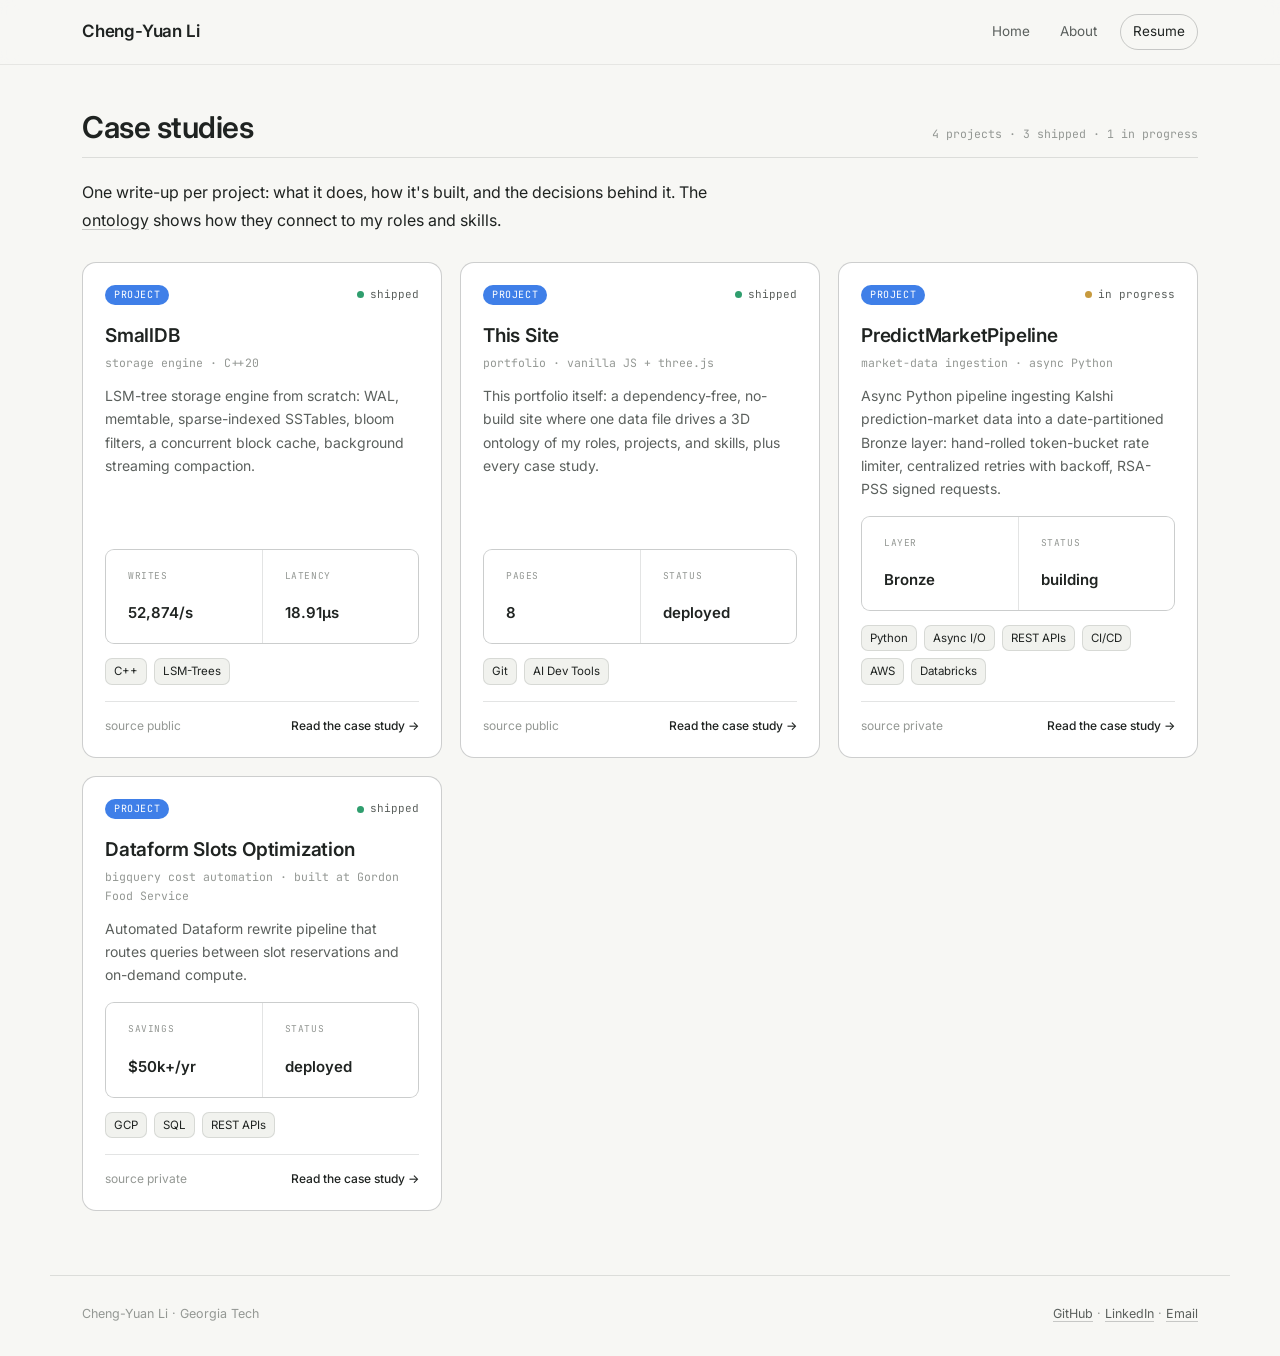
==== commit 039d02f9: "Simplify navigation, refine the ontology models, and update the resume - Persistent header (Home, Ab" ====
--- a/projects/index.html
+++ b/projects/index.html
@@ -16,7 +16,8 @@
 <link rel="preconnect" href="https://fonts.googleapis.com">
 <link rel="preconnect" href="https://fonts.gstatic.com" crossorigin>
 <link href="https://fonts.googleapis.com/css2?family=Inter:wght@400;500;600&family=JetBrains+Mono:wght@400;500&display=swap" rel="stylesheet">
-<link rel="stylesheet" href="../assets/site.css?v=20261002-2">
+<link rel="stylesheet" href="../assets/chrome.css?v=20261002-27">
+<link rel="stylesheet" href="../assets/site.css?v=20261002-27">
 <script>window.SITE_ROOT="../";window.SITE_PAGE="projects";</script>
 </head>
 <body>
@@ -29,6 +30,6 @@
 
 </main>
 
-<script src="../assets/site.js?v=20261002-2"></script>
+<script src="../assets/site.js?v=20261002-27"></script>
 </body>
 </html>
--- a/assets/chrome.css
+++ b/assets/chrome.css
@@ -0,0 +1,37 @@
+/* ============================================================
+   chrome.css — the persistent header and footer, shared by every
+   page (including the home page, which otherwise has its own styles).
+   Injected markup comes from mountChrome() in site.js.
+   ============================================================ */
+.site-head{position:sticky;top:0;z-index:7;background:rgba(247,247,244,.9);backdrop-filter:blur(8px);
+  -webkit-backdrop-filter:blur(8px);border-bottom:1px solid rgba(31,35,33,.08);}
+.site-head .inner{display:flex;justify-content:space-between;align-items:center;gap:12px;flex-wrap:wrap;
+  max-width:1180px;margin:0 auto;padding:14px 32px;}
+.site-head .brand{font-family:'Inter',system-ui,sans-serif;font-size:17px;font-weight:600;letter-spacing:-.2px;
+  color:#1f2321;text-decoration:none;}
+.site-head nav{display:flex;gap:4px;flex-wrap:wrap;align-items:center;font-family:'Inter',system-ui,sans-serif;}
+.site-head nav a{font-size:13.5px;text-decoration:none;color:#5b605d;padding:6px 12px;border-radius:999px;border:1px solid transparent;}
+.site-head nav a:hover{color:#1f2321;background:#f1f2ee;}
+.site-head nav a.cur{color:#1f2321;background:#fff;border-color:rgba(31,35,33,.12);}
+.site-head nav a.pill-link{border-color:rgba(31,35,33,.22);color:#1f2321;margin-left:6px;}
+
+.site-foot{display:flex;justify-content:space-between;gap:12px;flex-wrap:wrap;max-width:1180px;width:100%;
+  margin:auto auto 0;padding:28px 32px 32px;font-family:'Inter',system-ui,sans-serif;font-size:12.5px;color:#949894;
+  border-top:1px solid rgba(31,35,33,.12);}
+.site-foot a{color:#5b605d;}
+.site-head.wide .inner,.site-foot.wide{max-width:1280px;}
+
+/* case-study navigation */
+.crumb{display:inline-block;font-size:13.5px;color:#5b605d;text-decoration:none;margin-bottom:18px;}
+.crumb:hover{color:#1f2321;}
+.pager{display:grid;grid-template-columns:1fr 1fr;gap:14px;margin-top:56px;padding-top:24px;border-top:1px solid rgba(31,35,33,.12);}
+.pager a{display:block;text-decoration:none;color:#1f2321;background:#fff;border:1px solid rgba(31,35,33,.14);border-radius:12px;padding:14px 16px;}
+.pager a:hover{border-color:#1f2321;}
+.pager a small{display:block;font-family:'JetBrains Mono',ui-monospace,monospace;font-size:10.5px;color:#949894;letter-spacing:.6px;margin-bottom:3px;}
+.pager a.next{text-align:right;grid-column:2;}
+
+@media (max-width:640px){
+  .site-head .inner{padding:12px 16px;}
+  .site-head nav a{padding:5px 9px;font-size:13px;}
+  .site-foot{padding:24px 16px 28px;}
+}
--- a/assets/site.css
+++ b/assets/site.css
@@ -29,19 +29,6 @@
 .scanbeam{display:none;}
 @media (prefers-reduced-motion:reduce){
   *,*::before,*::after{animation-duration:.01ms!important;animation-iteration-count:1!important;transition-duration:.01ms!important}}
-
-/* header + footer (injected by mountChrome) */
-.site-head{display:flex;justify-content:space-between;align-items:center;gap:16px;flex-wrap:wrap;
-  max-width:1180px;width:100%;margin:0 auto;padding:24px 32px 0;}
-.site-head .brand{font-size:18px;font-weight:600;letter-spacing:-.2px;text-decoration:none;}
-.site-head nav{display:flex;gap:6px;flex-wrap:wrap;align-items:center;}
-.site-head nav a{font-size:13.5px;text-decoration:none;color:var(--fg2);padding:6px 12px;border-radius:999px;}
-.site-head nav a:hover{color:var(--fg);background:var(--bg3);}
-.site-head nav a.cur{color:var(--fg);background:var(--bg2);border:1px solid var(--line);}
-.site-head nav a.pill-link{border:1px solid var(--line2);color:var(--fg);margin-left:4px;}
-.site-foot{display:flex;justify-content:space-between;gap:12px;flex-wrap:wrap;max-width:1180px;width:100%;
-  margin:auto auto 0;padding:28px 32px 32px;font-size:12.5px;color:var(--fg3);border-top:1px solid var(--line);}
-.site-foot a{color:var(--fg2);}
 
 /* main */
 main{width:100%;max-width:1180px;margin:0 auto;padding:44px 32px 64px;}
@@ -150,29 +137,14 @@
 .about-timeline .de{font-size:13.5px;color:var(--fg2);margin-top:2px;line-height:1.6;}
 .stack-group{margin-bottom:16px;}
 .stack-group .gk{font-family:var(--mono);font-size:10.5px;color:var(--fg3);letter-spacing:1px;margin-bottom:8px;}
-.numbers{display:grid;grid-template-columns:repeat(auto-fit,minmax(140px,1fr));gap:1px;background:var(--line);border:1px solid var(--line);
-  border-radius:12px;overflow:hidden;margin:6px 0 8px;}
-.numbers div{background:var(--bg2);padding:15px 16px;}
-.numbers .n{font-size:24px;font-weight:600;color:var(--fg);}
-.numbers .l{font-family:var(--mono);font-size:10.5px;color:var(--fg3);letter-spacing:.4px;margin-top:3px;}
 
-/* contact */
-.livestat{display:inline-flex;align-items:center;gap:8px;font-size:13.5px;color:var(--fg2);background:var(--bg2);
-  border:1px solid var(--line);border-radius:999px;padding:6px 14px;margin-bottom:22px;}
-.livestat .dot{background:var(--green);}
-.livestat b{color:var(--fg);font-weight:600;}
-.facts{list-style:none;margin-top:34px;max-width:560px;border-top:1px solid var(--line);}
-.facts li{display:grid;grid-template-columns:150px 1fr;gap:12px;padding:12px 0;border-bottom:1px solid var(--line);font-size:14.5px;}
-.facts li span{font-family:var(--mono);font-size:11px;color:var(--fg3);letter-spacing:.6px;padding-top:3px;}
+/* contact (a section at the end of about.html) */
+.contact-sec{margin-top:64px;scroll-margin-top:84px;}
 
 @media (max-width:900px){
   .two{grid-template-columns:1fr;gap:32px;}
 }
 @media (max-width:640px){
-  .site-head{padding:18px 16px 0;}
-  .site-head nav a{padding:5px 9px;font-size:13px;}
   main{padding:30px 16px 48px;}
-  .site-foot{padding:24px 16px 28px;}
   h1{font-size:25px;}
-  .facts li{grid-template-columns:1fr;gap:2px;}
 }
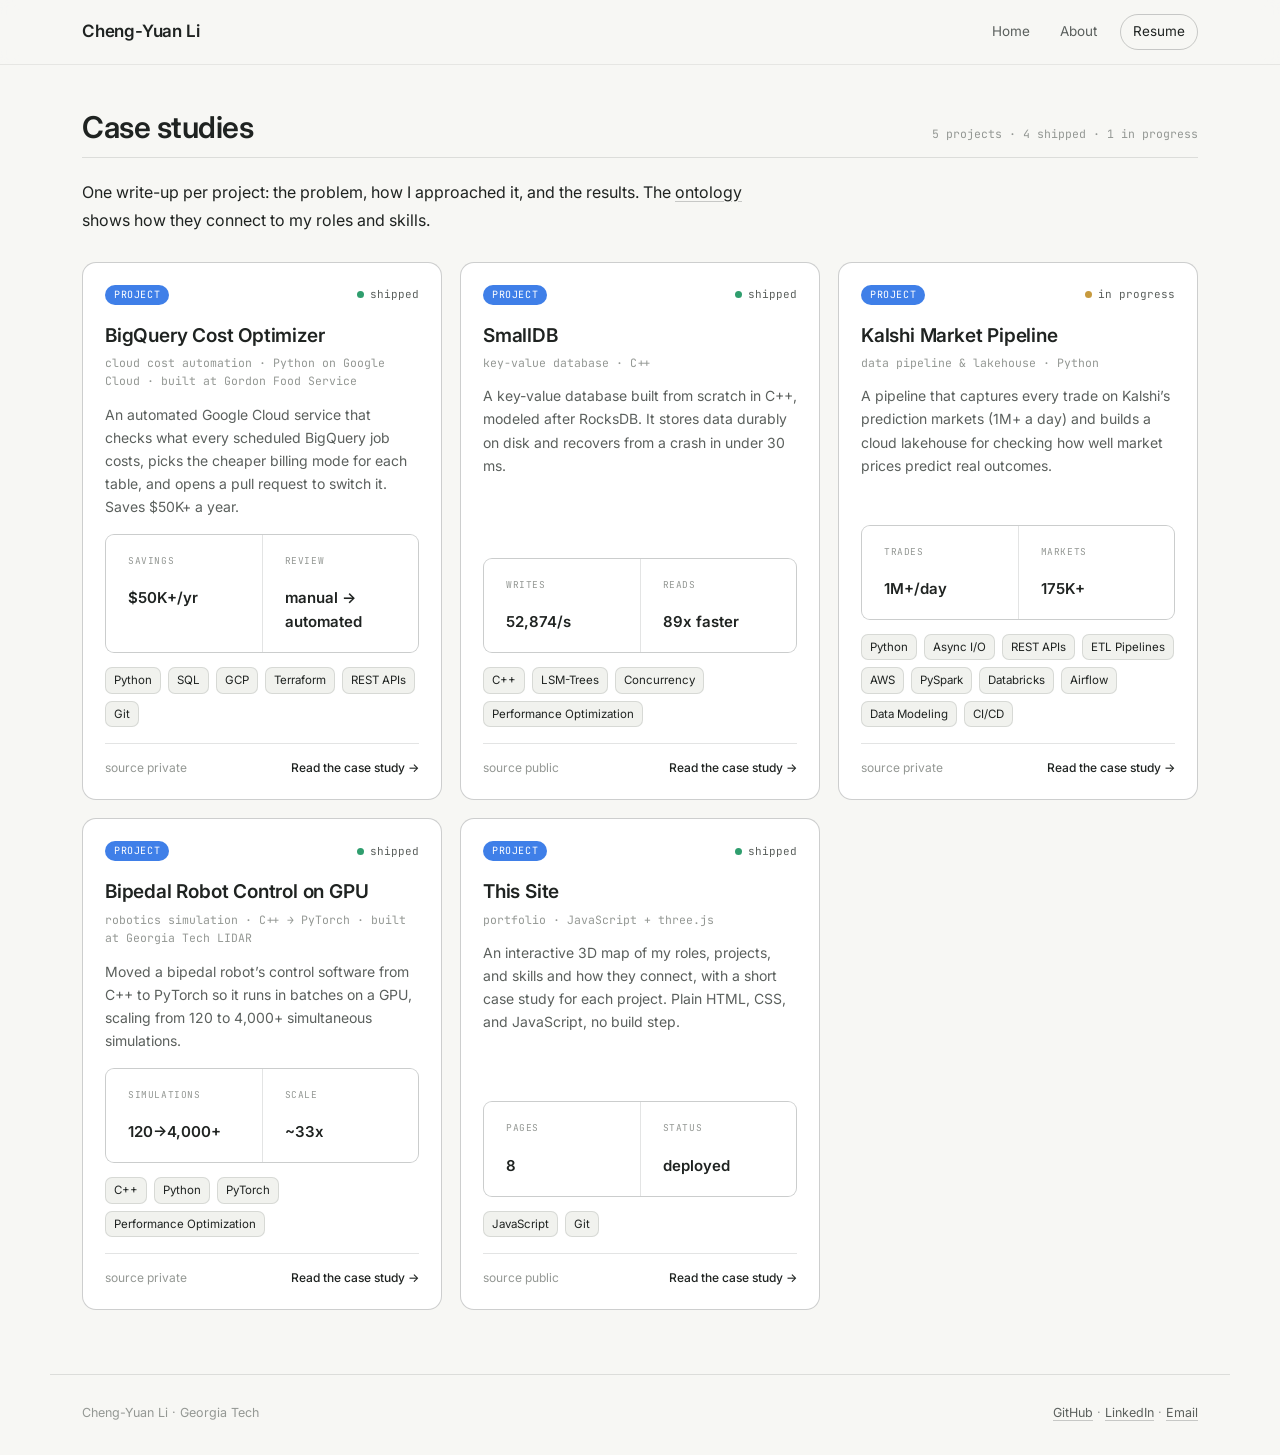
==== commit ef62c9f1: "Update content from the resume brief and add the robotics project - Add the HECTOR bipedal-robot cas" ====
--- a/projects/index.html
+++ b/projects/index.html
@@ -16,8 +16,8 @@
 <link rel="preconnect" href="https://fonts.googleapis.com">
 <link rel="preconnect" href="https://fonts.gstatic.com" crossorigin>
 <link href="https://fonts.googleapis.com/css2?family=Inter:wght@400;500;600&family=JetBrains+Mono:wght@400;500&display=swap" rel="stylesheet">
-<link rel="stylesheet" href="../assets/chrome.css?v=20261002-27">
-<link rel="stylesheet" href="../assets/site.css?v=20261002-27">
+<link rel="stylesheet" href="../assets/chrome.css?v=20261007-2">
+<link rel="stylesheet" href="../assets/site.css?v=20261007-2">
 <script>window.SITE_ROOT="../";window.SITE_PAGE="projects";</script>
 </head>
 <body>
@@ -25,11 +25,11 @@
 <main>
 
 <div class="sec-head"><h1>Case studies</h1><span class="meta" id="proj-count"></span></div>
-<p class="lede" style="margin:20px 0 28px;">One write-up per project: what it does, how it's built, and the decisions behind it. The <a href="../index.html">ontology</a> shows how they connect to my roles and skills.</p>
+<p class="lede" style="margin:20px 0 28px;">One write-up per project: the problem, how I approached it, and the results. The <a href="../index.html">ontology</a> shows how they connect to my roles and skills.</p>
 <div class="grid" id="grid"></div>
 
 </main>
 
-<script src="../assets/site.js?v=20261002-27"></script>
+<script src="../assets/site.js?v=20261007-2"></script>
 </body>
 </html>
--- a/assets/site.css
+++ b/assets/site.css
@@ -126,6 +126,25 @@
 .emptybox .big{font-size:34px;color:var(--line2);margin-bottom:12px;}
 .emptybox b{color:var(--fg);font-weight:600;}
 
+/* case-study template: problem → approach → results → stack → next → links */
+.cs{margin:0 0 34px;max-width:760px;}
+.cs > h2{font-family:var(--mono);font-size:11px;font-weight:500;letter-spacing:1.4px;text-transform:uppercase;color:var(--fg3);
+  margin-bottom:10px;}
+.cs p{font-size:15.5px;line-height:1.75;margin-bottom:12px;}
+.cs p.tech{font-size:14px;color:var(--fg2);}
+.cs p.tech b{color:var(--fg);font-weight:600;}
+.cs .roadmap{margin:0;}
+.cs .links{display:flex;gap:10px;flex-wrap:wrap;}
+.results{display:grid;grid-template-columns:repeat(auto-fit,minmax(200px,1fr));gap:1px;background:var(--line);border:1px solid var(--line);
+  border-radius:12px;overflow:hidden;}
+.results div{background:var(--bg2);padding:14px 16px;}
+.results b{display:block;font-size:22px;font-weight:600;letter-spacing:-.3px;color:var(--fg);}
+.results span{display:block;font-size:13.5px;color:var(--fg2);line-height:1.55;margin-top:2px;}
+.results div.tech b{font-size:17px;}
+.results-note{font-size:13px;color:var(--fg3);margin-top:8px;}
+.deep{margin-top:44px;padding-top:6px;}
+.deep > .side-label{margin-bottom:0;}
+
 /* about */
 .portrait{width:100%;max-width:220px;border:1px solid var(--line2);border-radius:14px;display:block;}
 .about-timeline{list-style:none;margin:8px 0 28px;}
@@ -138,6 +157,16 @@
 .stack-group{margin-bottom:16px;}
 .stack-group .gk{font-family:var(--mono);font-size:10.5px;color:var(--fg3);letter-spacing:1px;margin-bottom:8px;}
 
+.about-timeline .role-bullets{margin:8px 0 0 16px;font-size:13.5px;color:var(--fg2);line-height:1.6;}
+.about-timeline .role-bullets li{padding:0 0 4px;border:none;}
+.about-timeline .role-bullets li::before{display:none;}
+.edu-school{font-size:15px;font-weight:600;}
+.edu-line{font-size:13.5px;color:var(--fg2);margin-top:3px;}
+.edu-line b{font-family:var(--mono);font-size:10.5px;font-weight:500;letter-spacing:1px;color:var(--fg3);margin-right:6px;}
+.seeking{display:flex;justify-content:space-between;align-items:center;gap:14px;flex-wrap:wrap;background:var(--mint2);
+  border:1px solid var(--green-dim);border-radius:12px;padding:14px 18px;margin:22px 0 0;font-size:15px;color:var(--mint-ink);}
+.seeking b{font-weight:600;}
+
 /* contact (a section at the end of about.html) */
 .contact-sec{margin-top:64px;scroll-margin-top:84px;}
 
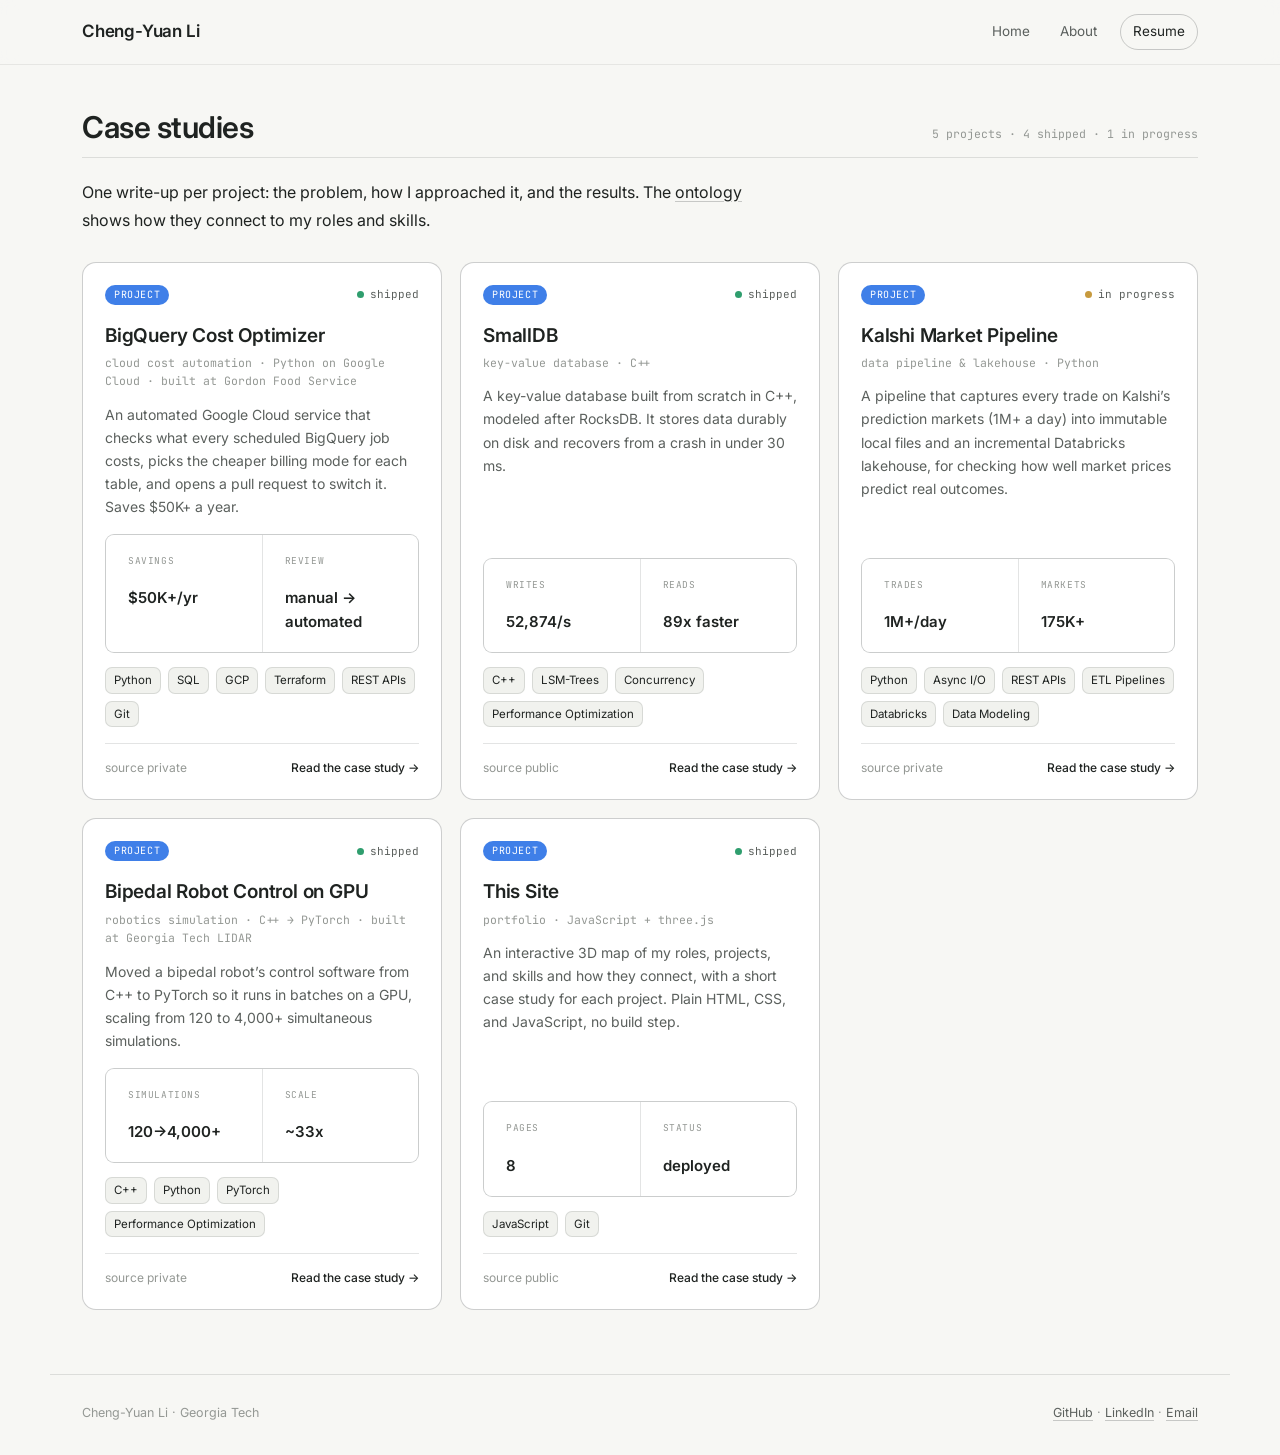
==== commit 24cae514: "Update the Kalshi pipeline case study to the redesigned architecture Co-Authored-By: Claude Opus 5.5" ====
--- a/projects/index.html
+++ b/projects/index.html
@@ -30,6 +30,6 @@
 
 </main>
 
-<script src="../assets/site.js?v=20261007-2"></script>
+<script src="../assets/site.js?v=20261014"></script>
 </body>
 </html>
